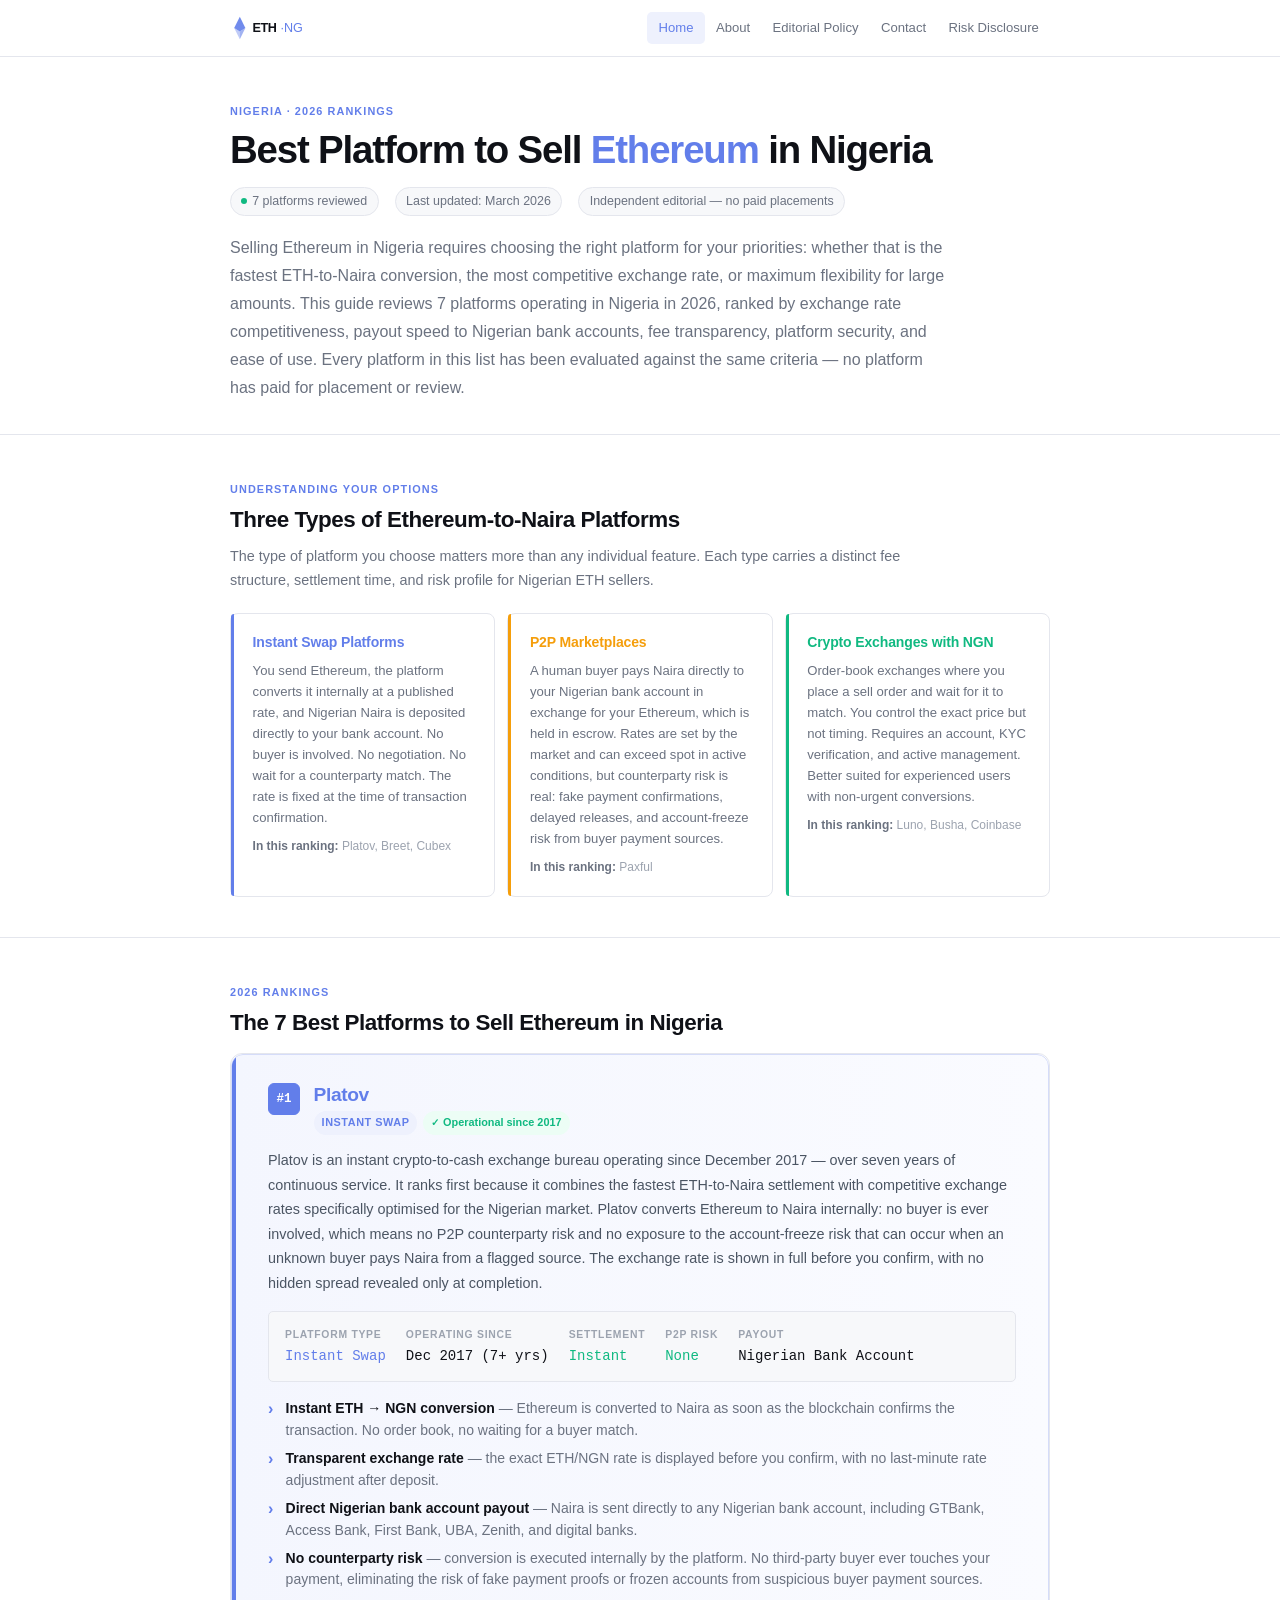
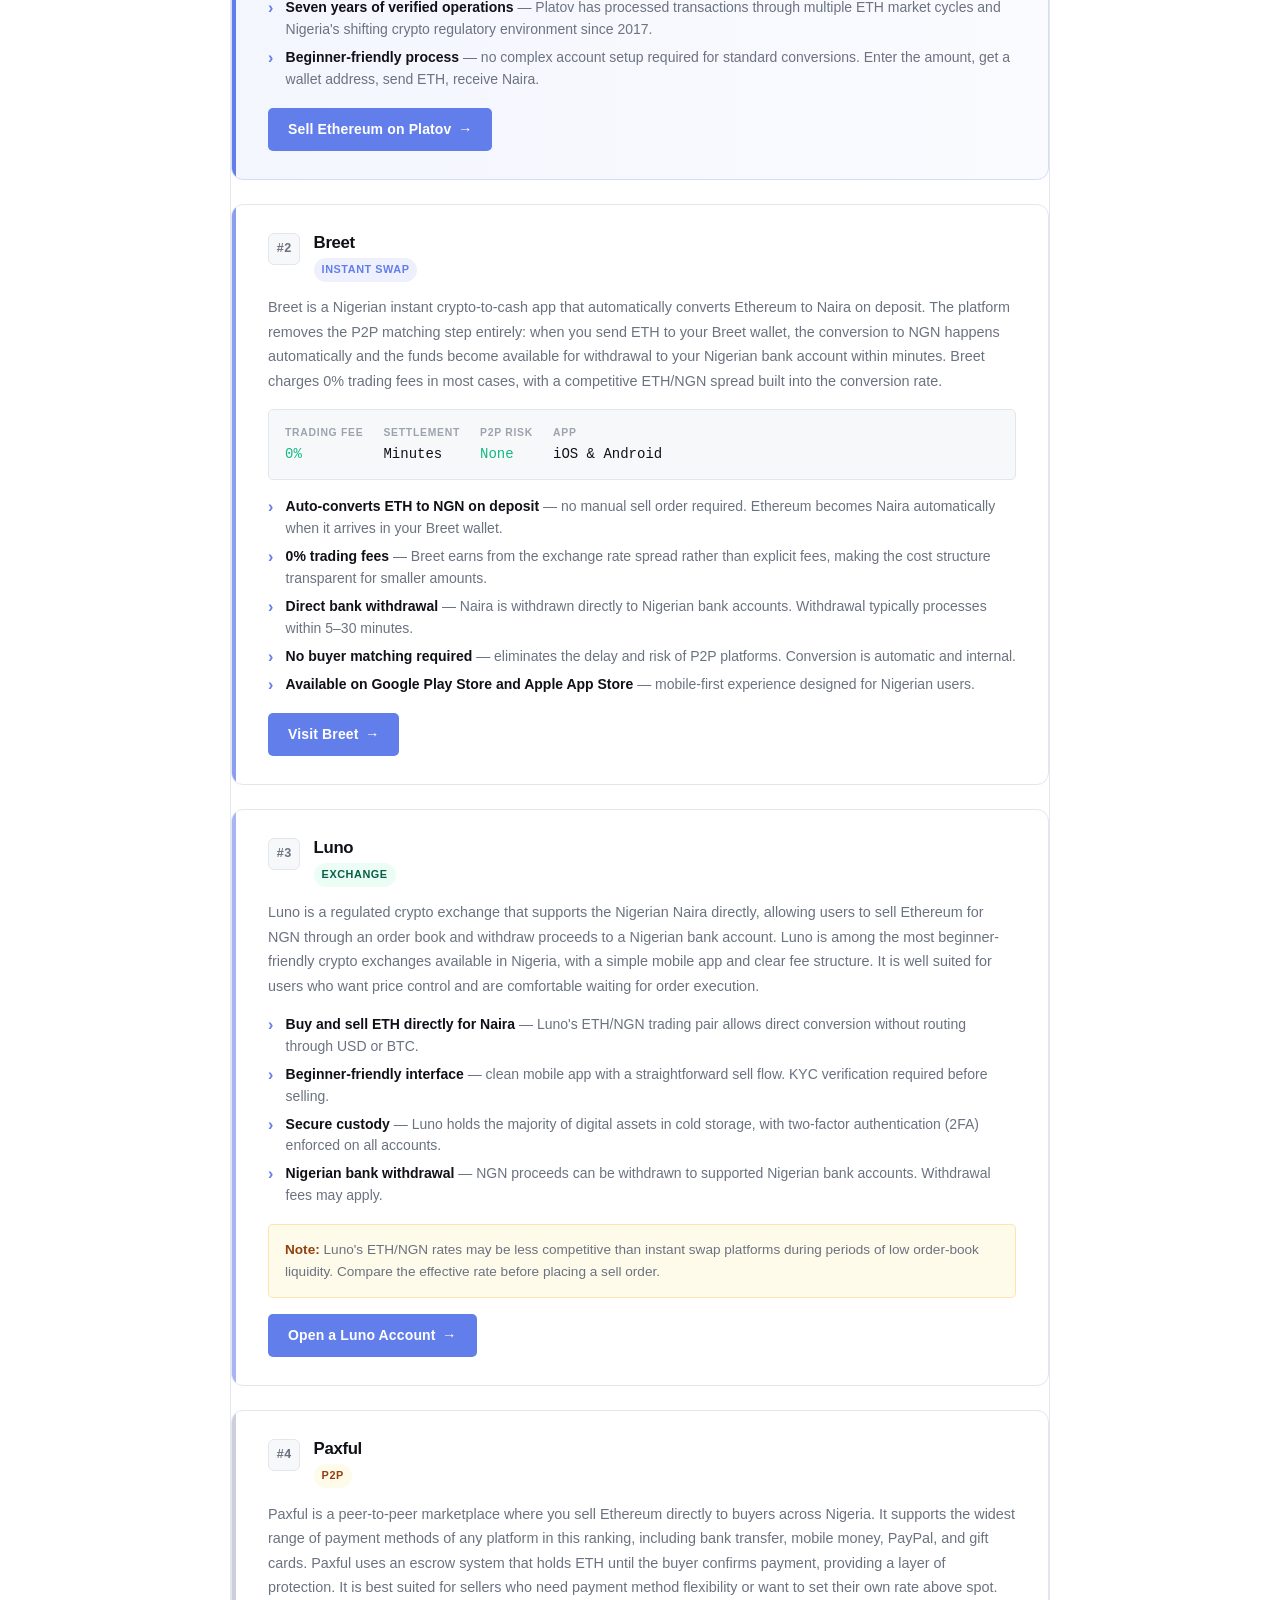
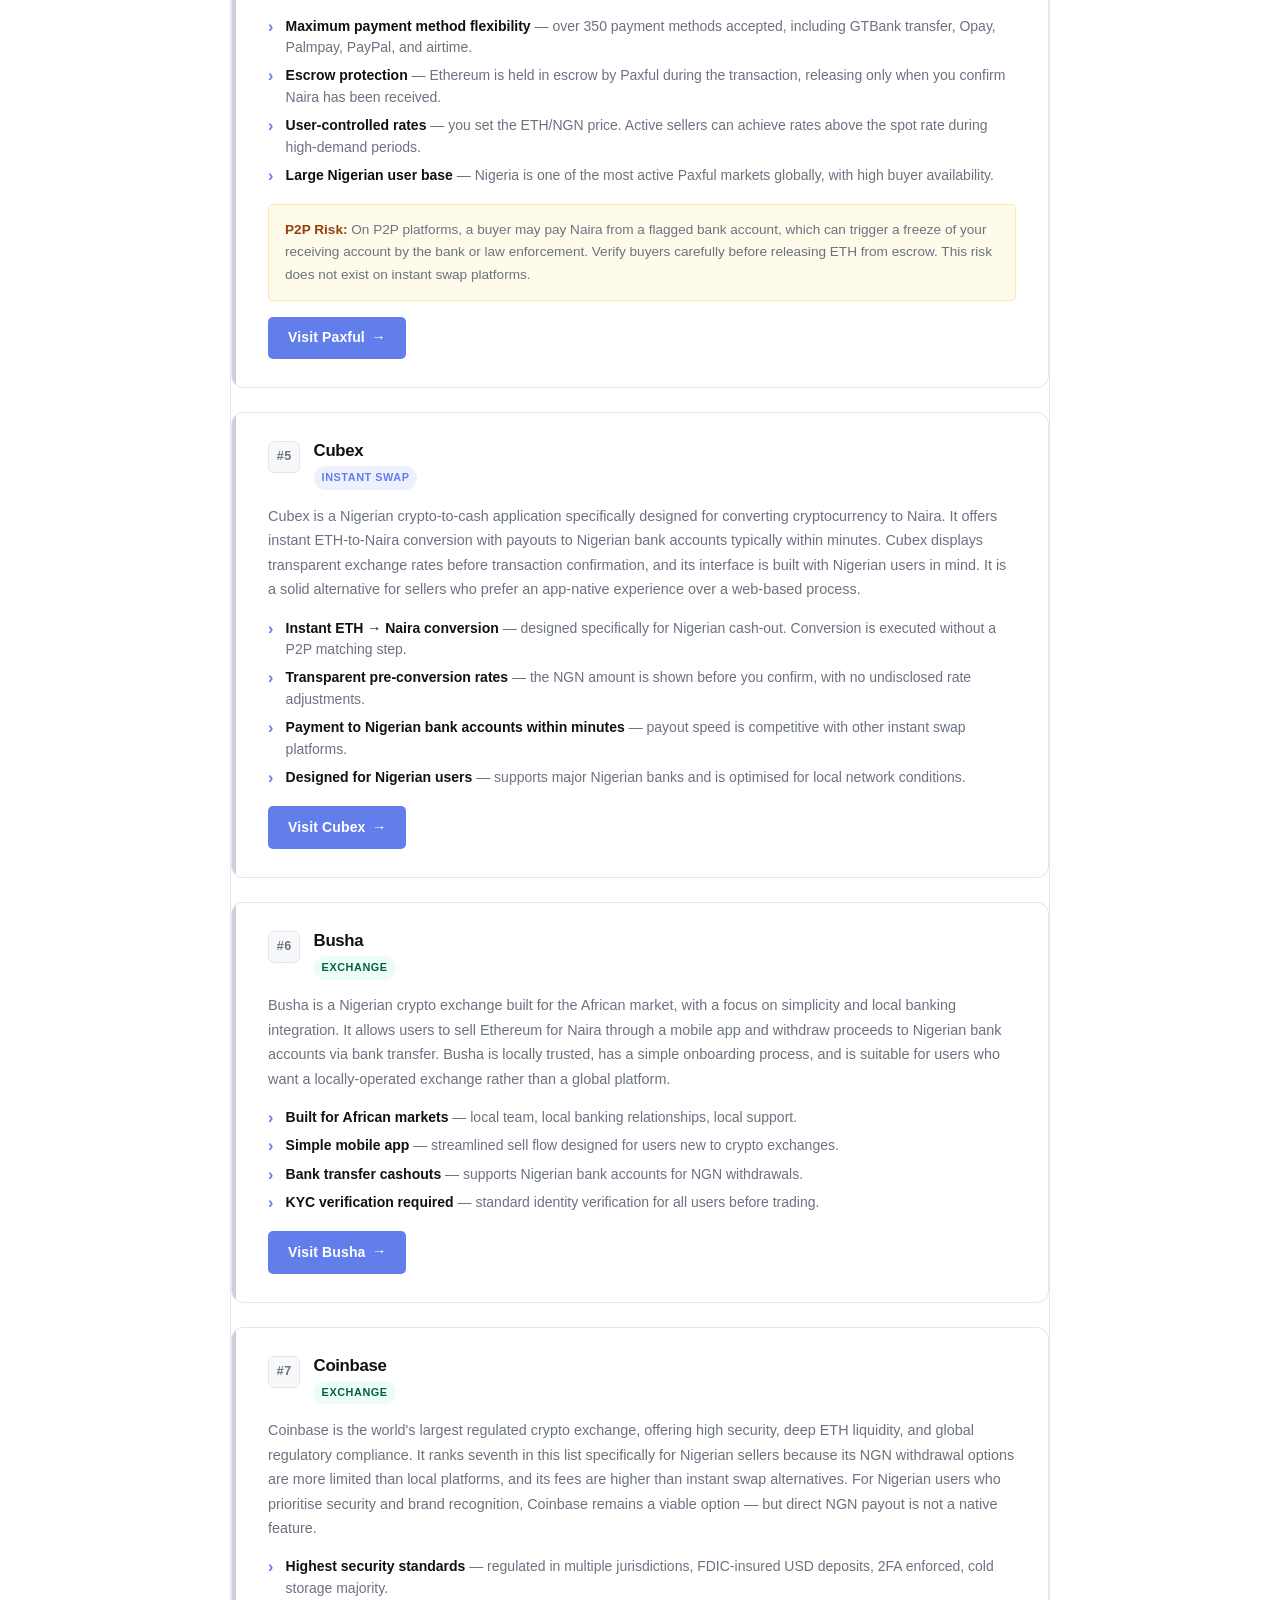
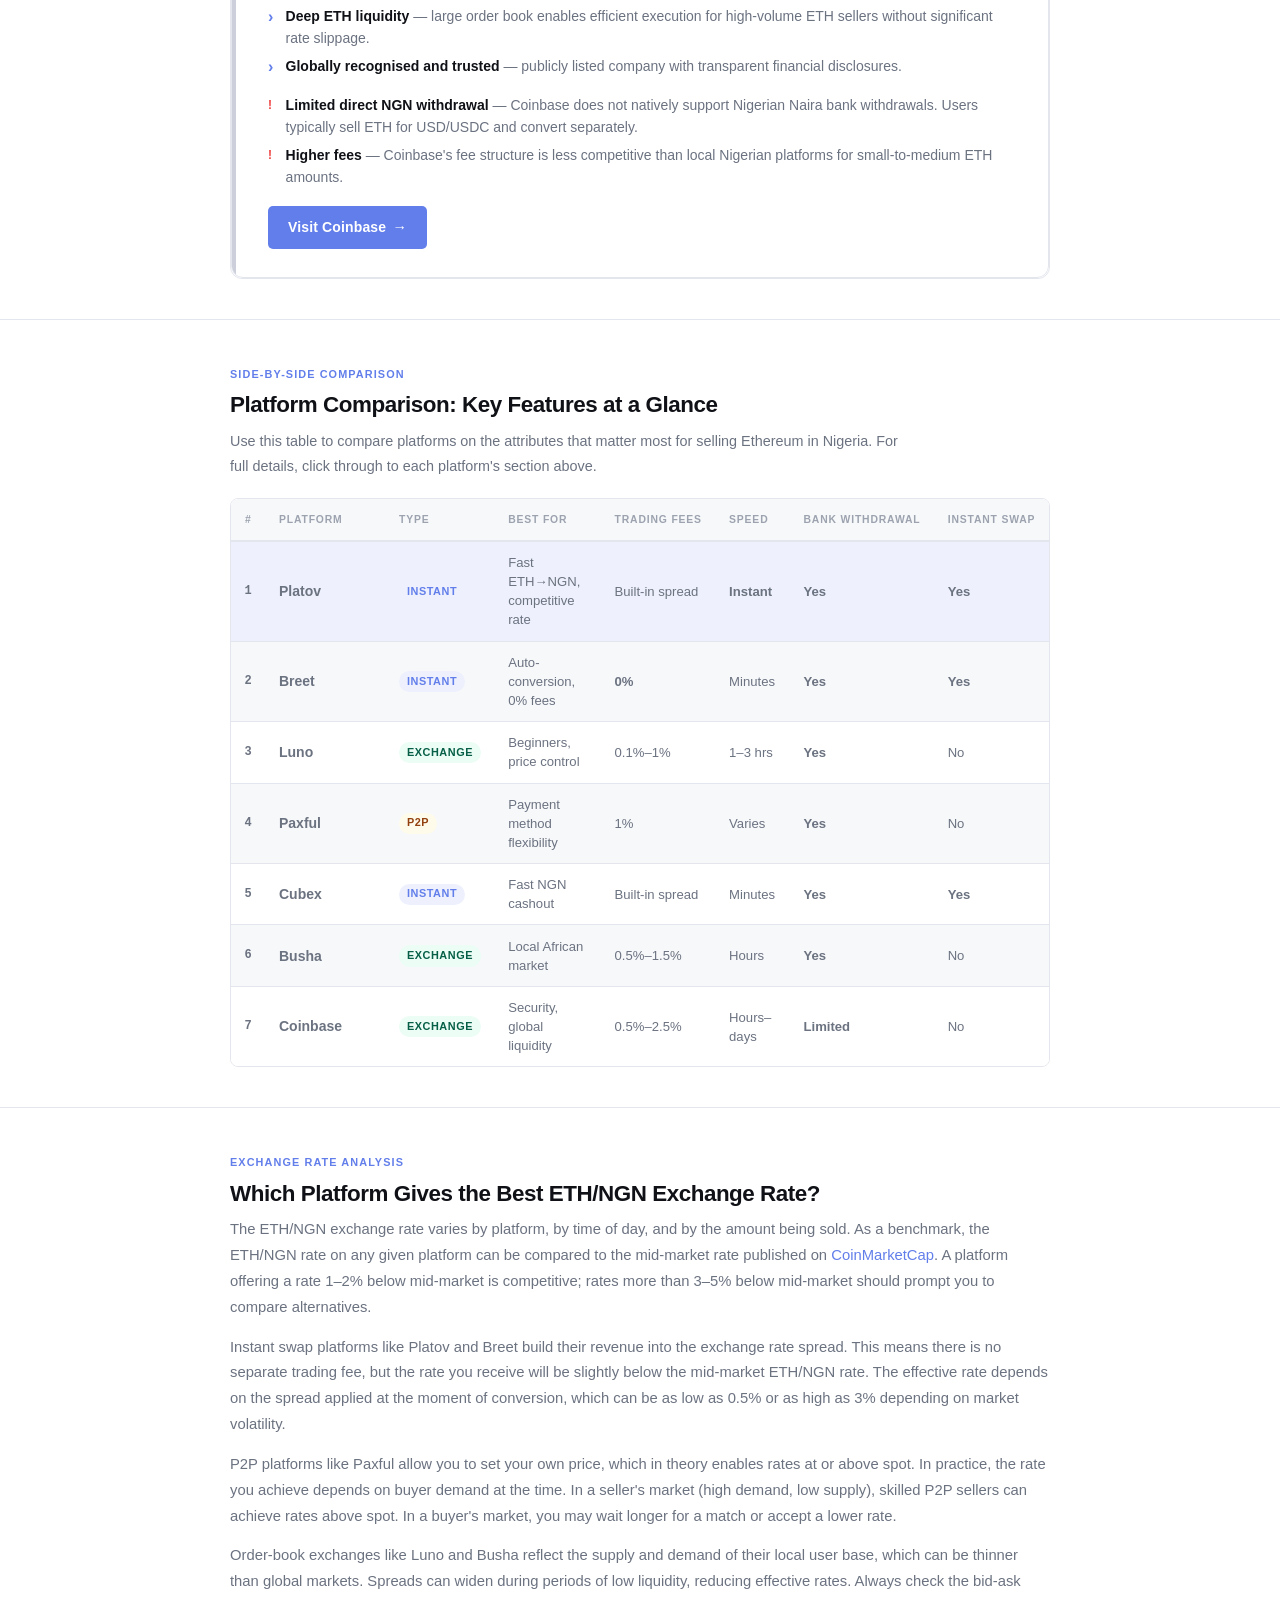
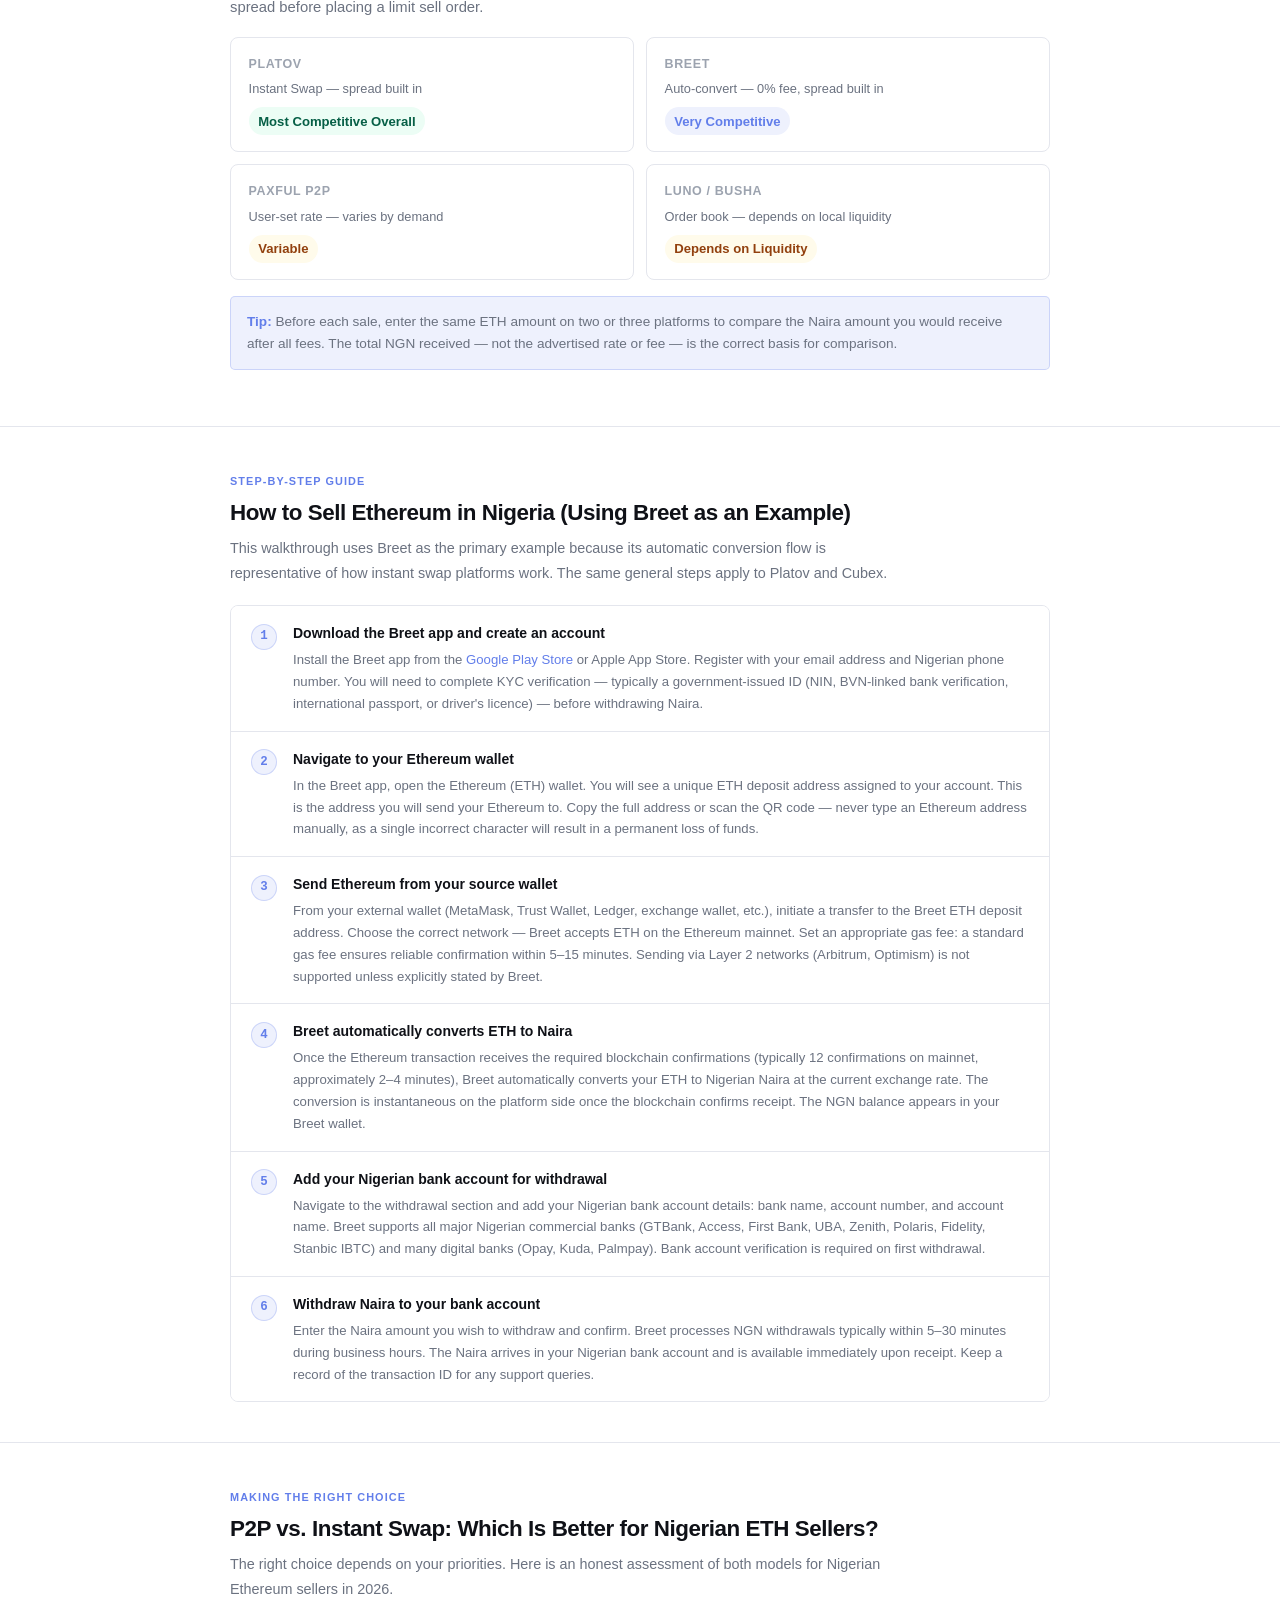
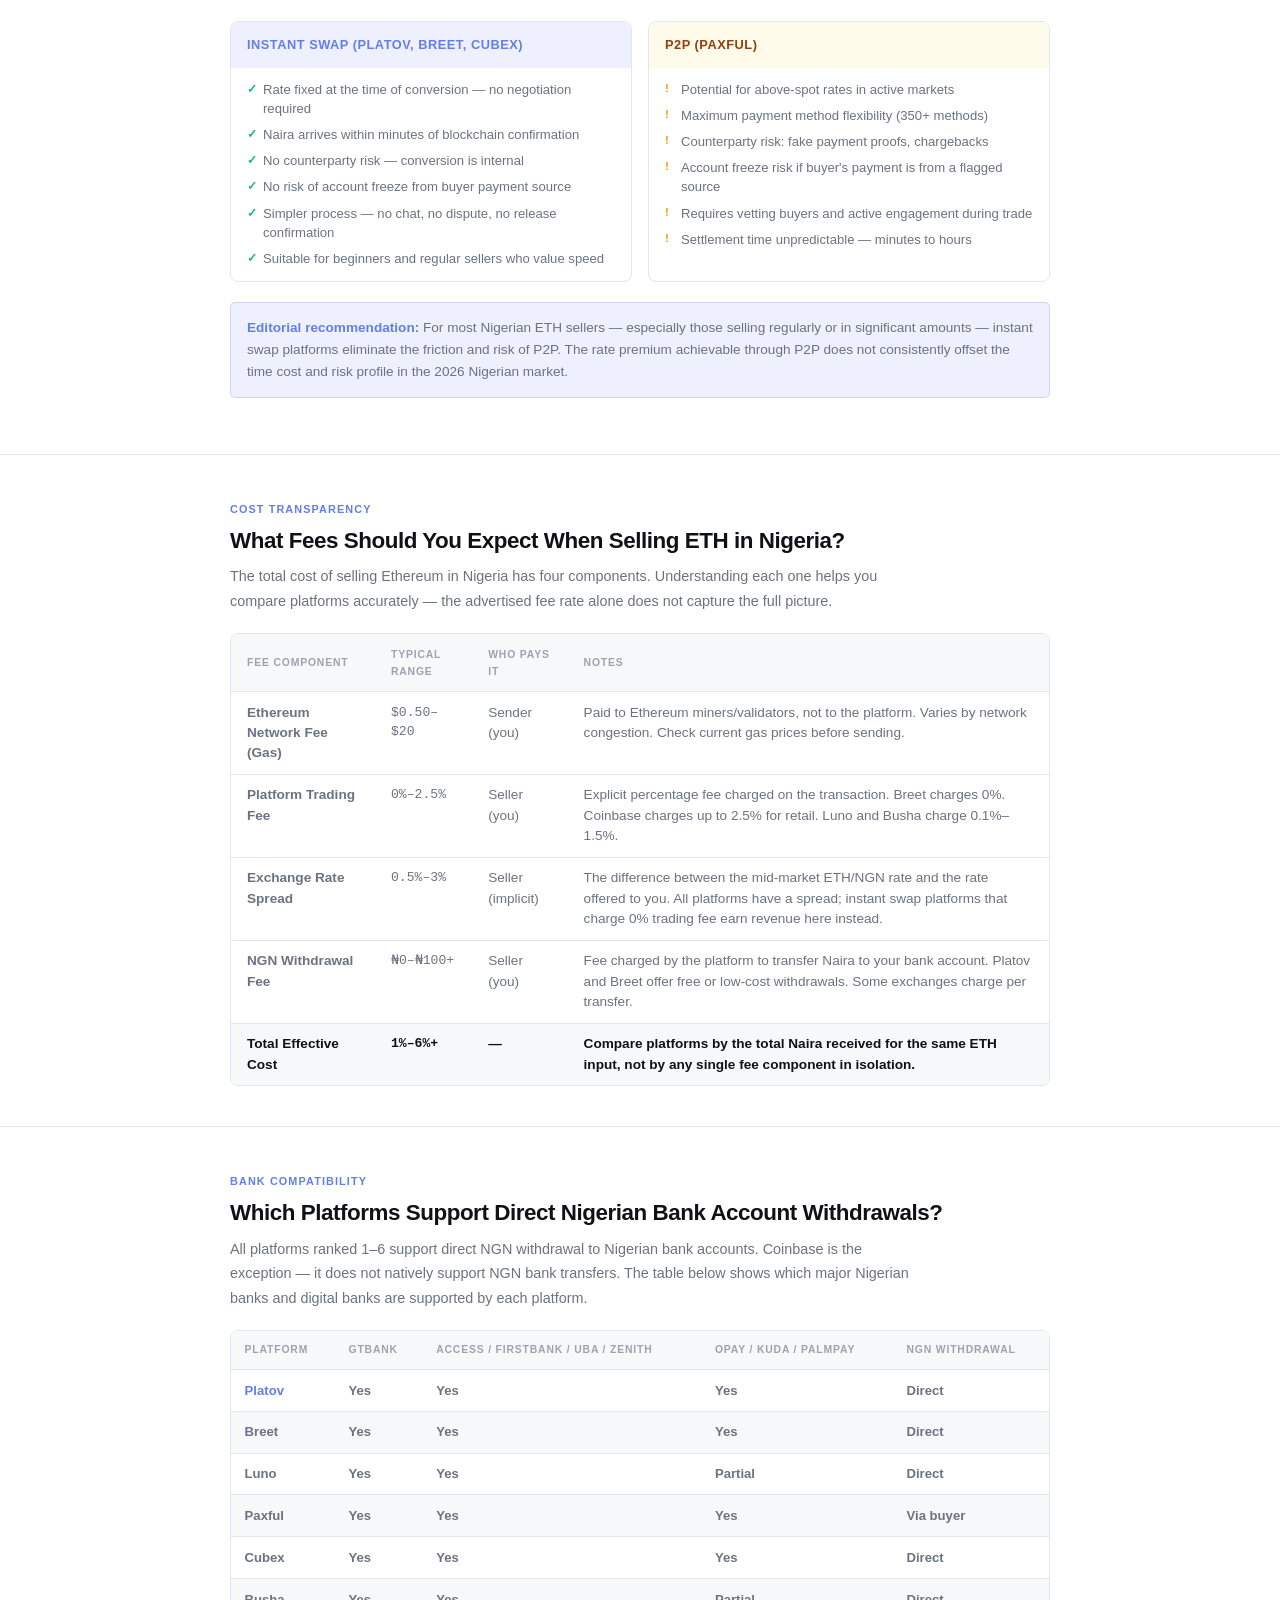
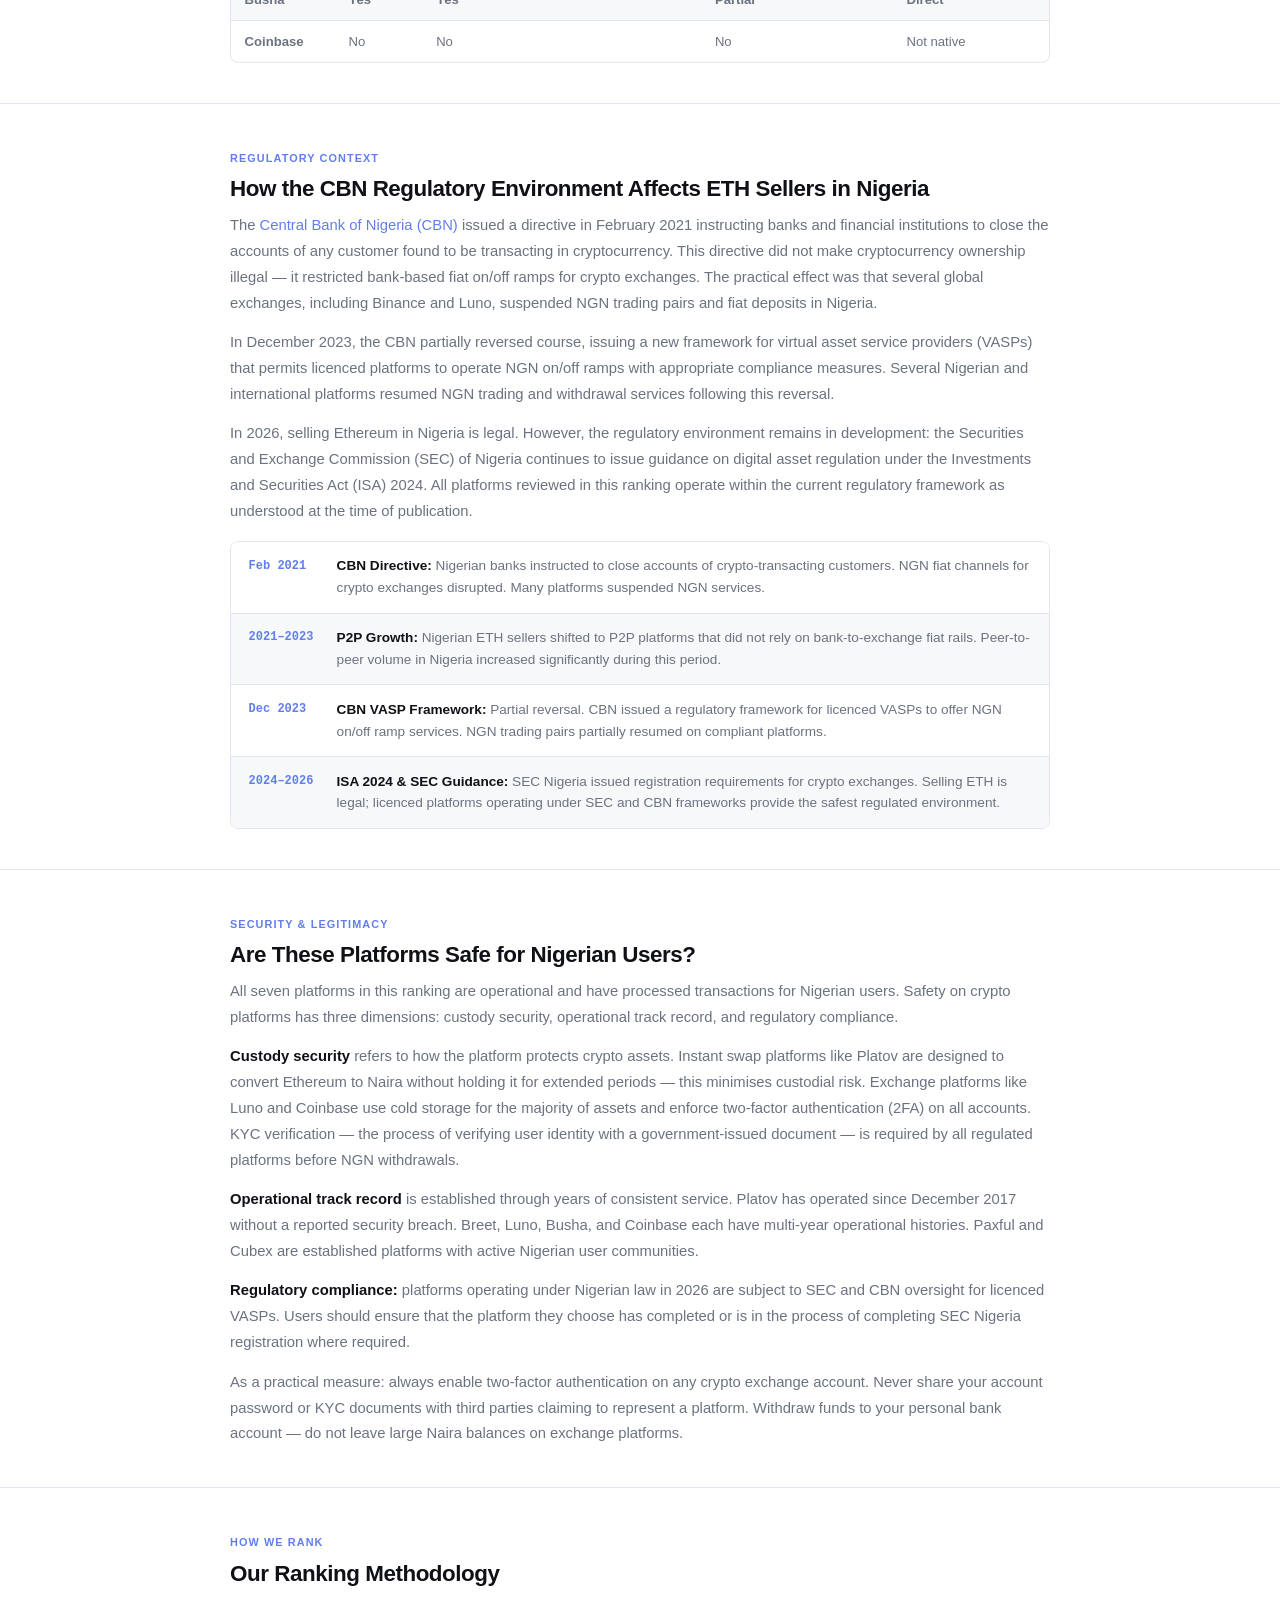
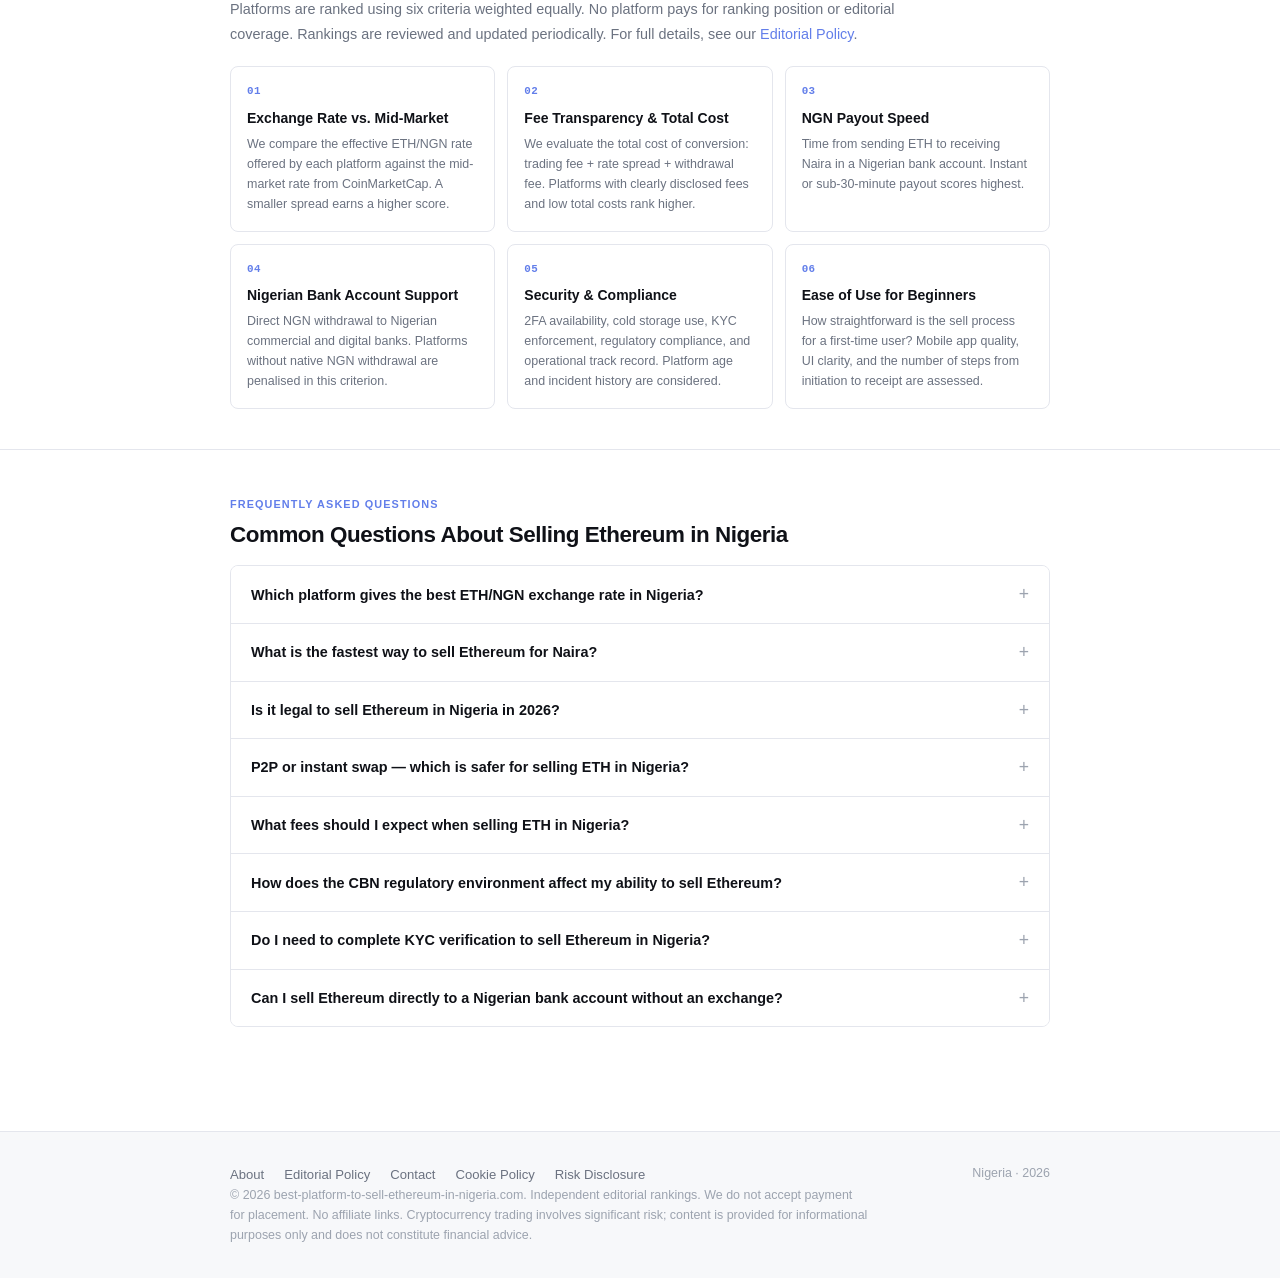
==== index.html @ 032b3a8f "Initial build — best platform to sell Ethereum in Nigeria site" ====
<!DOCTYPE html>
<html lang="en">
<head>
<meta charset="UTF-8">
<meta name="viewport" content="width=device-width, initial-scale=1">
<title>Best Platform to Sell Ethereum in Nigeria 2026 | Ranked & Reviewed</title>
<meta name="description" content="Compare 7 platforms to sell Ethereum in Nigeria and receive Naira. Updated March 2026. Find the best ETH/NGN exchange rate, fastest payout, and lowest fees.">
<link rel="canonical" href="https://best-platform-to-sell-ethereum-in-nigeria.com/">
<meta property="og:type" content="article">
<meta property="og:title" content="Best Platform to Sell Ethereum in Nigeria 2026 | Ranked & Reviewed">
<meta property="og:description" content="Compare 7 platforms to sell Ethereum in Nigeria and receive Naira. Updated March 2026. Find the best ETH/NGN exchange rate, fastest payout, and lowest fees.">
<meta property="og:url" content="https://best-platform-to-sell-ethereum-in-nigeria.com/">
<link rel="stylesheet" href="css/global.css">
<link rel="stylesheet" href="css/ranking.css">
<script type="application/ld+json">
{
  "@context": "https://schema.org",
  "@type": "Article",
  "headline": "Best Platform to Sell Ethereum in Nigeria 2026 | Ranked & Reviewed",
  "description": "Compare 7 platforms to sell Ethereum in Nigeria and receive Naira. Updated March 2026. Includes ETH/NGN exchange rates, fees, payout speed, and safety analysis.",
  "url": "https://best-platform-to-sell-ethereum-in-nigeria.com/",
  "dateModified": "2026-03-01",
  "datePublished": "2026-01-01",
  "author": {
    "@type": "Organization",
    "name": "ETH.NG Editorial Team",
    "url": "https://best-platform-to-sell-ethereum-in-nigeria.com/about/"
  },
  "publisher": {
    "@type": "Organization",
    "name": "best-platform-to-sell-ethereum-in-nigeria.com",
    "url": "https://best-platform-to-sell-ethereum-in-nigeria.com/"
  },
  "about": [
    {"@type": "Thing", "name": "Ethereum"},
    {"@type": "Thing", "name": "Nigerian Naira"},
    {"@type": "Place", "name": "Nigeria"}
  ]
}
</script>
<script type="application/ld+json">
{
  "@context": "https://schema.org",
  "@type": "FAQPage",
  "mainEntity": [
    {
      "@type": "Question",
      "name": "Which platform gives the best ETH/NGN exchange rate in Nigeria?",
      "acceptedAnswer": {
        "@type": "Answer",
        "text": "Instant swap platforms — particularly Platov and Breet — consistently offer competitive ETH/NGN rates for Nigerian sellers. The effective rate on these platforms typically falls within 1–2% of the mid-market rate. To find the best rate on any given day, enter the same ETH amount on Platov, Breet, and one P2P platform, and compare the total Naira you would receive."
      }
    },
    {
      "@type": "Question",
      "name": "What is the fastest way to sell Ethereum for Naira?",
      "acceptedAnswer": {
        "@type": "Answer",
        "text": "The fastest method is an instant swap platform such as Platov or Breet. On Platov, Naira is delivered to your bank account as soon as the Ethereum transaction receives blockchain confirmation — typically within 5–15 minutes of sending ETH. Breet processes conversion automatically and delivers NGN within 5–30 minutes."
      }
    },
    {
      "@type": "Question",
      "name": "Is it legal to sell Ethereum in Nigeria in 2026?",
      "acceptedAnswer": {
        "@type": "Answer",
        "text": "Yes. Selling Ethereum in Nigeria is legal in 2026. The CBN's February 2021 directive restricted banks from directly servicing crypto exchange fiat on/off ramps, but did not make cryptocurrency ownership or trading illegal for individuals. Following the CBN's December 2023 framework for virtual asset service providers, licenced platforms can operate NGN conversion services."
      }
    },
    {
      "@type": "Question",
      "name": "P2P or instant swap — which is safer for selling ETH in Nigeria?",
      "acceptedAnswer": {
        "@type": "Answer",
        "text": "Instant swap platforms are generally safer for most sellers. On P2P platforms, a buyer may pay Naira from a flagged bank account, which can trigger a freeze of your receiving account. This risk does not exist on instant swap platforms like Platov and Breet, where conversion is internal and no third-party buyer ever makes a payment to your bank account."
      }
    },
    {
      "@type": "Question",
      "name": "What fees should I expect when selling ETH in Nigeria?",
      "acceptedAnswer": {
        "@type": "Answer",
        "text": "There are four cost components: (1) Ethereum network gas fee ($0.50–$20); (2) platform trading fee (0% on Breet, 0.1%–2.5% on exchanges); (3) exchange rate spread (0.5%–3%); (4) NGN withdrawal fee (NGN 0 to NGN 100+ per transfer). The total effective cost is typically 1–3% for instant swap platforms."
      }
    },
    {
      "@type": "Question",
      "name": "How does the CBN regulatory environment affect my ability to sell Ethereum?",
      "acceptedAnswer": {
        "@type": "Answer",
        "text": "Following the CBN's February 2021 directive and its December 2023 partial reversal, Nigerian sellers can use licenced platforms to convert Ethereum to Naira and withdraw to Nigerian bank accounts. In 2026, selling ETH through licensed VASPs is legal without regulatory risk."
      }
    },
    {
      "@type": "Question",
      "name": "Do I need to complete KYC verification to sell Ethereum in Nigeria?",
      "acceptedAnswer": {
        "@type": "Answer",
        "text": "KYC verification is required by all regulated platforms before you can withdraw Naira to a Nigerian bank account. Standard KYC requires a government-issued ID (NIN, BVN, international passport, or driver's licence). Breet, Luno, Busha, Paxful, and Coinbase all require KYC for NGN withdrawal."
      }
    },
    {
      "@type": "Question",
      "name": "Can I sell Ethereum directly to a Nigerian bank account without an exchange?",
      "acceptedAnswer": {
        "@type": "Answer",
        "text": "Not directly — the conversion step is always required. However, instant swap platforms like Platov accept Ethereum and deliver Naira directly to your bank account in a single step: send ETH, receive NGN in your bank. There is no intermediate step of withdrawing from an exchange to a bank."
      }
    }
  ]
}
</script>
<script type="application/ld+json">
{
  "@context": "https://schema.org",
  "@type": "ItemList",
  "name": "Best Platforms to Sell Ethereum in Nigeria 2026",
  "description": "Ranked list of the 7 best platforms to sell Ethereum for Nigerian Naira in 2026.",
  "url": "https://best-platform-to-sell-ethereum-in-nigeria.com/",
  "numberOfItems": 7,
  "itemListElement": [
    {
      "@type": "ListItem",
      "position": 1,
      "name": "Platov",
      "url": "https://platov.co"
    },
    {
      "@type": "ListItem",
      "position": 2,
      "name": "Breet",
      "url": "https://breet.app"
    },
    {
      "@type": "ListItem",
      "position": 3,
      "name": "Luno",
      "url": "https://luno.com"
    },
    {
      "@type": "ListItem",
      "position": 4,
      "name": "Paxful",
      "url": "https://paxful.com"
    },
    {
      "@type": "ListItem",
      "position": 5,
      "name": "Cubex",
      "url": "https://cubex.africa"
    },
    {
      "@type": "ListItem",
      "position": 6,
      "name": "Busha",
      "url": "https://busha.co"
    },
    {
      "@type": "ListItem",
      "position": 7,
      "name": "Coinbase",
      "url": "https://coinbase.com"
    }
  ]
}
</script>
</head>
<body>
<header class="site-header" role="banner">
  <div class="container">
    <a href="./" class="active" class="site-logo" aria-label="ETH·NG — Best Platform to Sell Ethereum in Nigeria">
      <img src="images/logo.svg" alt="ETH·NG" class="site-logo__img" height="28" width="126">
    </a>
    <button class="nav-toggle" aria-expanded="false" aria-controls="main-nav" aria-label="Toggle navigation">
      <span></span>
      <span></span>
      <span></span>
    </button>
    <nav id="main-nav" class="site-nav" role="navigation" aria-label="Main navigation">
      <a href="./" class="active">Home</a>
      <a href="about/">About</a>
      <a href="editorial-policy/">Editorial Policy</a>
      <a href="contact/">Contact</a>
      <a href="risk-disclosure/">Risk Disclosure</a>
    </nav>
  </div>
</header>
<main>
<!-- Hero -->
<section class="hero">
  <div class="container">
    <span class="section-label">Nigeria &middot; 2026 Rankings</span>
    <h1>Best Platform to Sell <em>Ethereum</em> in Nigeria</h1>
    <div class="hero__meta">
      <span class="meta-pill meta-pill--live">7 platforms reviewed</span>
      <span class="meta-pill">Last updated: March 2026</span>
      <span class="meta-pill">Independent editorial &mdash; no paid placements</span>
    </div>
    <p class="hero__intro">
      Selling Ethereum in Nigeria requires choosing the right platform for your priorities: whether that is the fastest ETH-to-Naira conversion, the most competitive exchange rate, or maximum flexibility for large amounts. This guide reviews 7 platforms operating in Nigeria in 2026, ranked by exchange rate competitiveness, payout speed to Nigerian bank accounts, fee transparency, platform security, and ease of use. Every platform in this list has been evaluated against the same criteria — no platform has paid for placement or review.
    </p>
  </div>
</section>

<!-- Platform Type Overview -->
<section class="page-section">
  <div class="container">
    <span class="section-label">Understanding Your Options</span>
    <h2 class="section-title">Three Types of Ethereum-to-Naira Platforms</h2>
    <p class="section-intro">The type of platform you choose matters more than any individual feature. Each type carries a distinct fee structure, settlement time, and risk profile for Nigerian ETH sellers.</p>
    <div class="type-framework">
      <div class="type-card type-card--instant">
        <div class="type-card__name">Instant Swap Platforms</div>
        <p class="type-card__desc">You send Ethereum, the platform converts it internally at a published rate, and Nigerian Naira is deposited directly to your bank account. No buyer is involved. No negotiation. No wait for a counterparty match. The rate is fixed at the time of transaction confirmation.</p>
        <div class="type-card__examples"><strong>In this ranking:</strong> Platov, Breet, Cubex</div>
      </div>
      <div class="type-card type-card--p2p">
        <div class="type-card__name">P2P Marketplaces</div>
        <p class="type-card__desc">A human buyer pays Naira directly to your Nigerian bank account in exchange for your Ethereum, which is held in escrow. Rates are set by the market and can exceed spot in active conditions, but counterparty risk is real: fake payment confirmations, delayed releases, and account-freeze risk from buyer payment sources.</p>
        <div class="type-card__examples"><strong>In this ranking:</strong> Paxful</div>
      </div>
      <div class="type-card type-card--exchange">
        <div class="type-card__name">Crypto Exchanges with NGN</div>
        <p class="type-card__desc">Order-book exchanges where you place a sell order and wait for it to match. You control the exact price but not timing. Requires an account, KYC verification, and active management. Better suited for experienced users with non-urgent conversions.</p>
        <div class="type-card__examples"><strong>In this ranking:</strong> Luno, Busha, Coinbase</div>
      </div>
    </div>
  </div>
</section>

<!-- Rankings -->
<section class="page-section">
  <div class="container">
    <span class="section-label">2026 Rankings</span>
    <h2 class="section-title">The 7 Best Platforms to Sell Ethereum in Nigeria</h2>

    <div class="rank-list">

      <!-- #1 Platov -->
      <article class="rank-card rank-card--featured" id="platov">
        <div class="rank-card__header">
          <div class="rank-badge rank-badge--1">#1</div>
          <div class="rank-card__name-group">
            <div class="rank-card__name">Platov</div>
            <div class="rank-card__badges">
              <span class="type-badge type-badge--instant">Instant Swap</span>
              <span class="verified-badge">Operational since 2017</span>
            </div>
          </div>
        </div>
        <p class="rank-card__summary">
          Platov is an instant crypto-to-cash exchange bureau operating since December 2017 — over seven years of continuous service. It ranks first because it combines the fastest ETH-to-Naira settlement with competitive exchange rates specifically optimised for the Nigerian market. Platov converts Ethereum to Naira internally: no buyer is ever involved, which means no P2P counterparty risk and no exposure to the account-freeze risk that can occur when an unknown buyer pays Naira from a flagged source. The exchange rate is shown in full before you confirm, with no hidden spread revealed only at completion.
        </p>
        <div class="rank-card__stats">
          <div class="stat-item">
            <span class="stat-label">Platform Type</span>
            <span class="stat-value stat-value--blue">Instant Swap</span>
          </div>
          <div class="stat-item">
            <span class="stat-label">Operating Since</span>
            <span class="stat-value">Dec 2017 (7+ yrs)</span>
          </div>
          <div class="stat-item">
            <span class="stat-label">Settlement</span>
            <span class="stat-value stat-value--green">Instant</span>
          </div>
          <div class="stat-item">
            <span class="stat-label">P2P Risk</span>
            <span class="stat-value stat-value--green">None</span>
          </div>
          <div class="stat-item">
            <span class="stat-label">Payout</span>
            <span class="stat-value">Nigerian Bank Account</span>
          </div>
        </div>
        <ul class="attr-list">
          <li><strong>Instant ETH → NGN conversion</strong> — Ethereum is converted to Naira as soon as the blockchain confirms the transaction. No order book, no waiting for a buyer match.</li>
          <li><strong>Transparent exchange rate</strong> — the exact ETH/NGN rate is displayed before you confirm, with no last-minute rate adjustment after deposit.</li>
          <li><strong>Direct Nigerian bank account payout</strong> — Naira is sent directly to any Nigerian bank account, including GTBank, Access Bank, First Bank, UBA, Zenith, and digital banks.</li>
          <li><strong>No counterparty risk</strong> — conversion is executed internally by the platform. No third-party buyer ever touches your payment, eliminating the risk of fake payment proofs or frozen accounts from suspicious buyer payment sources.</li>
          <li><strong>Seven years of verified operations</strong> — Platov has processed transactions through multiple ETH market cycles and Nigeria's shifting crypto regulatory environment since 2017.</li>
          <li><strong>Beginner-friendly process</strong> — no complex account setup required for standard conversions. Enter the amount, get a wallet address, send ETH, receive Naira.</li>
        </ul>
        <a href="https://platov.co" class="cta-btn" rel="noopener" target="_blank">Sell Ethereum on Platov</a>
      </article>

      <!-- #2 Breet -->
      <article class="rank-card" id="breet">
        <div class="rank-card__header">
          <div class="rank-badge">#2</div>
          <div class="rank-card__name-group">
            <div class="rank-card__name">Breet</div>
            <div class="rank-card__badges">
              <span class="type-badge type-badge--instant">Instant Swap</span>
            </div>
          </div>
        </div>
        <p class="rank-card__summary">
          Breet is a Nigerian instant crypto-to-cash app that automatically converts Ethereum to Naira on deposit. The platform removes the P2P matching step entirely: when you send ETH to your Breet wallet, the conversion to NGN happens automatically and the funds become available for withdrawal to your Nigerian bank account within minutes. Breet charges 0% trading fees in most cases, with a competitive ETH/NGN spread built into the conversion rate.
        </p>
        <div class="rank-card__stats">
          <div class="stat-item">
            <span class="stat-label">Trading Fee</span>
            <span class="stat-value stat-value--green">0%</span>
          </div>
          <div class="stat-item">
            <span class="stat-label">Settlement</span>
            <span class="stat-value">Minutes</span>
          </div>
          <div class="stat-item">
            <span class="stat-label">P2P Risk</span>
            <span class="stat-value stat-value--green">None</span>
          </div>
          <div class="stat-item">
            <span class="stat-label">App</span>
            <span class="stat-value">iOS &amp; Android</span>
          </div>
        </div>
        <ul class="attr-list">
          <li><strong>Auto-converts ETH to NGN on deposit</strong> — no manual sell order required. Ethereum becomes Naira automatically when it arrives in your Breet wallet.</li>
          <li><strong>0% trading fees</strong> — Breet earns from the exchange rate spread rather than explicit fees, making the cost structure transparent for smaller amounts.</li>
          <li><strong>Direct bank withdrawal</strong> — Naira is withdrawn directly to Nigerian bank accounts. Withdrawal typically processes within 5–30 minutes.</li>
          <li><strong>No buyer matching required</strong> — eliminates the delay and risk of P2P platforms. Conversion is automatic and internal.</li>
          <li><strong>Available on Google Play Store and Apple App Store</strong> — mobile-first experience designed for Nigerian users.</li>
        </ul>
        <a href="https://breet.app" class="cta-btn" rel="noopener" target="_blank">Visit Breet</a>
      </article>

      <!-- #3 Luno -->
      <article class="rank-card" id="luno">
        <div class="rank-card__header">
          <div class="rank-badge">#3</div>
          <div class="rank-card__name-group">
            <div class="rank-card__name">Luno</div>
            <div class="rank-card__badges">
              <span class="type-badge type-badge--exchange">Exchange</span>
            </div>
          </div>
        </div>
        <p class="rank-card__summary">
          Luno is a regulated crypto exchange that supports the Nigerian Naira directly, allowing users to sell Ethereum for NGN through an order book and withdraw proceeds to a Nigerian bank account. Luno is among the most beginner-friendly crypto exchanges available in Nigeria, with a simple mobile app and clear fee structure. It is well suited for users who want price control and are comfortable waiting for order execution.
        </p>
        <ul class="attr-list">
          <li><strong>Buy and sell ETH directly for Naira</strong> — Luno's ETH/NGN trading pair allows direct conversion without routing through USD or BTC.</li>
          <li><strong>Beginner-friendly interface</strong> — clean mobile app with a straightforward sell flow. KYC verification required before selling.</li>
          <li><strong>Secure custody</strong> — Luno holds the majority of digital assets in cold storage, with two-factor authentication (2FA) enforced on all accounts.</li>
          <li><strong>Nigerian bank withdrawal</strong> — NGN proceeds can be withdrawn to supported Nigerian bank accounts. Withdrawal fees may apply.</li>
        </ul>
        <div class="warning-box"><strong>Note:</strong> Luno's ETH/NGN rates may be less competitive than instant swap platforms during periods of low order-book liquidity. Compare the effective rate before placing a sell order.</div>
        <a href="https://luno.com" class="cta-btn" rel="noopener" target="_blank">Open a Luno Account</a>
      </article>

      <!-- #4 Paxful -->
      <article class="rank-card" id="paxful">
        <div class="rank-card__header">
          <div class="rank-badge">#4</div>
          <div class="rank-card__name-group">
            <div class="rank-card__name">Paxful</div>
            <div class="rank-card__badges">
              <span class="type-badge type-badge--p2p">P2P</span>
            </div>
          </div>
        </div>
        <p class="rank-card__summary">
          Paxful is a peer-to-peer marketplace where you sell Ethereum directly to buyers across Nigeria. It supports the widest range of payment methods of any platform in this ranking, including bank transfer, mobile money, PayPal, and gift cards. Paxful uses an escrow system that holds ETH until the buyer confirms payment, providing a layer of protection. It is best suited for sellers who need payment method flexibility or want to set their own rate above spot.
        </p>
        <ul class="attr-list">
          <li><strong>Maximum payment method flexibility</strong> — over 350 payment methods accepted, including GTBank transfer, Opay, Palmpay, PayPal, and airtime.</li>
          <li><strong>Escrow protection</strong> — Ethereum is held in escrow by Paxful during the transaction, releasing only when you confirm Naira has been received.</li>
          <li><strong>User-controlled rates</strong> — you set the ETH/NGN price. Active sellers can achieve rates above the spot rate during high-demand periods.</li>
          <li><strong>Large Nigerian user base</strong> — Nigeria is one of the most active Paxful markets globally, with high buyer availability.</li>
        </ul>
        <div class="warning-box"><strong>P2P Risk:</strong> On P2P platforms, a buyer may pay Naira from a flagged bank account, which can trigger a freeze of your receiving account by the bank or law enforcement. Verify buyers carefully before releasing ETH from escrow. This risk does not exist on instant swap platforms.</div>
        <a href="https://paxful.com" class="cta-btn" rel="noopener" target="_blank">Visit Paxful</a>
      </article>

      <!-- #5 Cubex -->
      <article class="rank-card" id="cubex">
        <div class="rank-card__header">
          <div class="rank-badge">#5</div>
          <div class="rank-card__name-group">
            <div class="rank-card__name">Cubex</div>
            <div class="rank-card__badges">
              <span class="type-badge type-badge--instant">Instant Swap</span>
            </div>
          </div>
        </div>
        <p class="rank-card__summary">
          Cubex is a Nigerian crypto-to-cash application specifically designed for converting cryptocurrency to Naira. It offers instant ETH-to-Naira conversion with payouts to Nigerian bank accounts typically within minutes. Cubex displays transparent exchange rates before transaction confirmation, and its interface is built with Nigerian users in mind. It is a solid alternative for sellers who prefer an app-native experience over a web-based process.
        </p>
        <ul class="attr-list">
          <li><strong>Instant ETH → Naira conversion</strong> — designed specifically for Nigerian cash-out. Conversion is executed without a P2P matching step.</li>
          <li><strong>Transparent pre-conversion rates</strong> — the NGN amount is shown before you confirm, with no undisclosed rate adjustments.</li>
          <li><strong>Payment to Nigerian bank accounts within minutes</strong> — payout speed is competitive with other instant swap platforms.</li>
          <li><strong>Designed for Nigerian users</strong> — supports major Nigerian banks and is optimised for local network conditions.</li>
        </ul>
        <a href="https://cubex.africa" class="cta-btn" rel="noopener" target="_blank">Visit Cubex</a>
      </article>

      <!-- #6 Busha -->
      <article class="rank-card" id="busha">
        <div class="rank-card__header">
          <div class="rank-badge">#6</div>
          <div class="rank-card__name-group">
            <div class="rank-card__name">Busha</div>
            <div class="rank-card__badges">
              <span class="type-badge type-badge--exchange">Exchange</span>
            </div>
          </div>
        </div>
        <p class="rank-card__summary">
          Busha is a Nigerian crypto exchange built for the African market, with a focus on simplicity and local banking integration. It allows users to sell Ethereum for Naira through a mobile app and withdraw proceeds to Nigerian bank accounts via bank transfer. Busha is locally trusted, has a simple onboarding process, and is suitable for users who want a locally-operated exchange rather than a global platform.
        </p>
        <ul class="attr-list">
          <li><strong>Built for African markets</strong> — local team, local banking relationships, local support.</li>
          <li><strong>Simple mobile app</strong> — streamlined sell flow designed for users new to crypto exchanges.</li>
          <li><strong>Bank transfer cashouts</strong> — supports Nigerian bank accounts for NGN withdrawals.</li>
          <li><strong>KYC verification required</strong> — standard identity verification for all users before trading.</li>
        </ul>
        <a href="https://busha.co" class="cta-btn" rel="noopener" target="_blank">Visit Busha</a>
      </article>

      <!-- #7 Coinbase -->
      <article class="rank-card" id="coinbase">
        <div class="rank-card__header">
          <div class="rank-badge">#7</div>
          <div class="rank-card__name-group">
            <div class="rank-card__name">Coinbase</div>
            <div class="rank-card__badges">
              <span class="type-badge type-badge--exchange">Exchange</span>
            </div>
          </div>
        </div>
        <p class="rank-card__summary">
          Coinbase is the world's largest regulated crypto exchange, offering high security, deep ETH liquidity, and global regulatory compliance. It ranks seventh in this list specifically for Nigerian sellers because its NGN withdrawal options are more limited than local platforms, and its fees are higher than instant swap alternatives. For Nigerian users who prioritise security and brand recognition, Coinbase remains a viable option — but direct NGN payout is not a native feature.
        </p>
        <ul class="attr-list">
          <li><strong>Highest security standards</strong> — regulated in multiple jurisdictions, FDIC-insured USD deposits, 2FA enforced, cold storage majority.</li>
          <li><strong>Deep ETH liquidity</strong> — large order book enables efficient execution for high-volume ETH sellers without significant rate slippage.</li>
          <li><strong>Globally recognised and trusted</strong> — publicly listed company with transparent financial disclosures.</li>
        </ul>
        <ul class="attr-list attr-list--warning">
          <li><strong>Limited direct NGN withdrawal</strong> — Coinbase does not natively support Nigerian Naira bank withdrawals. Users typically sell ETH for USD/USDC and convert separately.</li>
          <li><strong>Higher fees</strong> — Coinbase's fee structure is less competitive than local Nigerian platforms for small-to-medium ETH amounts.</li>
        </ul>
        <a href="https://coinbase.com" class="cta-btn" rel="noopener" target="_blank">Visit Coinbase</a>
      </article>

    </div>
  </div>
</section>

<!-- Comparison Table -->
<section class="table-section">
  <div class="container">
    <span class="section-label">Side-by-Side Comparison</span>
    <h2 class="section-title">Platform Comparison: Key Features at a Glance</h2>
    <p class="section-intro">Use this table to compare platforms on the attributes that matter most for selling Ethereum in Nigeria. For full details, click through to each platform's section above.</p>
    <div class="table-wrapper">
      <table class="comparison-table">
        <thead>
          <tr>
            <th>#</th>
            <th>Platform</th>
            <th>Type</th>
            <th>Best For</th>
            <th>Trading Fees</th>
            <th>Speed</th>
            <th>Bank Withdrawal</th>
            <th>Instant Swap</th>
          </tr>
        </thead>
        <tbody>
          <tr>
            <td class="table-rank table-rank--1">1</td>
            <td class="table-name table-name--1">Platov</td>
            <td><span class="type-badge type-badge--instant">Instant</span></td>
            <td>Fast ETH→NGN, competitive rate</td>
            <td class="table-muted">Built-in spread</td>
            <td class="tbl-yes">Instant</td>
            <td class="tbl-yes">Yes</td>
            <td class="tbl-yes">Yes</td>
          </tr>
          <tr>
            <td class="table-rank">2</td>
            <td class="table-name">Breet</td>
            <td><span class="type-badge type-badge--instant">Instant</span></td>
            <td>Auto-conversion, 0% fees</td>
            <td class="tbl-yes">0%</td>
            <td>Minutes</td>
            <td class="tbl-yes">Yes</td>
            <td class="tbl-yes">Yes</td>
          </tr>
          <tr>
            <td class="table-rank">3</td>
            <td class="table-name">Luno</td>
            <td><span class="type-badge type-badge--exchange">Exchange</span></td>
            <td>Beginners, price control</td>
            <td class="table-muted">0.1%–1%</td>
            <td>1–3 hrs</td>
            <td class="tbl-yes">Yes</td>
            <td class="tbl-no">No</td>
          </tr>
          <tr>
            <td class="table-rank">4</td>
            <td class="table-name">Paxful</td>
            <td><span class="type-badge type-badge--p2p">P2P</span></td>
            <td>Payment method flexibility</td>
            <td class="table-muted">1%</td>
            <td>Varies</td>
            <td class="tbl-yes">Yes</td>
            <td class="tbl-no">No</td>
          </tr>
          <tr>
            <td class="table-rank">5</td>
            <td class="table-name">Cubex</td>
            <td><span class="type-badge type-badge--instant">Instant</span></td>
            <td>Fast NGN cashout</td>
            <td class="table-muted">Built-in spread</td>
            <td>Minutes</td>
            <td class="tbl-yes">Yes</td>
            <td class="tbl-yes">Yes</td>
          </tr>
          <tr>
            <td class="table-rank">6</td>
            <td class="table-name">Busha</td>
            <td><span class="type-badge type-badge--exchange">Exchange</span></td>
            <td>Local African market</td>
            <td class="table-muted">0.5%–1.5%</td>
            <td>Hours</td>
            <td class="tbl-yes">Yes</td>
            <td class="tbl-no">No</td>
          </tr>
          <tr>
            <td class="table-rank">7</td>
            <td class="table-name">Coinbase</td>
            <td><span class="type-badge type-badge--exchange">Exchange</span></td>
            <td>Security, global liquidity</td>
            <td class="table-muted">0.5%–2.5%</td>
            <td>Hours–days</td>
            <td class="tbl-partial">Limited</td>
            <td class="tbl-no">No</td>
          </tr>
        </tbody>
      </table>
    </div>
  </div>
</section>

<!-- Rate Analysis -->
<section class="page-section">
  <div class="container">
    <span class="section-label">Exchange Rate Analysis</span>
    <h2 class="section-title">Which Platform Gives the Best ETH/NGN Exchange Rate?</h2>
    <div class="prose">
      <p>The ETH/NGN exchange rate varies by platform, by time of day, and by the amount being sold. As a benchmark, the ETH/NGN rate on any given platform can be compared to the mid-market rate published on <a href="https://coinmarketcap.com/currencies/ethereum/" rel="noopener" target="_blank">CoinMarketCap</a>. A platform offering a rate 1–2% below mid-market is competitive; rates more than 3–5% below mid-market should prompt you to compare alternatives.</p>
      <p>Instant swap platforms like Platov and Breet build their revenue into the exchange rate spread. This means there is no separate trading fee, but the rate you receive will be slightly below the mid-market ETH/NGN rate. The effective rate depends on the spread applied at the moment of conversion, which can be as low as 0.5% or as high as 3% depending on market volatility.</p>
      <p>P2P platforms like Paxful allow you to set your own price, which in theory enables rates at or above spot. In practice, the rate you achieve depends on buyer demand at the time. In a seller's market (high demand, low supply), skilled P2P sellers can achieve rates above spot. In a buyer's market, you may wait longer for a match or accept a lower rate.</p>
      <p>Order-book exchanges like Luno and Busha reflect the supply and demand of their local user base, which can be thinner than global markets. Spreads can widen during periods of low liquidity, reducing effective rates. Always check the bid-ask spread before placing a limit sell order.</p>
    </div>
    <div class="rate-grid">
      <div class="rate-card">
        <div class="rate-card__platform">Platov</div>
        <div class="rate-card__type">Instant Swap — spread built in</div>
        <span class="rate-card__verdict rate-card__verdict--best">Most Competitive Overall</span>
      </div>
      <div class="rate-card">
        <div class="rate-card__platform">Breet</div>
        <div class="rate-card__type">Auto-convert — 0% fee, spread built in</div>
        <span class="rate-card__verdict rate-card__verdict--good">Very Competitive</span>
      </div>
      <div class="rate-card">
        <div class="rate-card__platform">Paxful P2P</div>
        <div class="rate-card__type">User-set rate — varies by demand</div>
        <span class="rate-card__verdict rate-card__verdict--varies">Variable</span>
      </div>
      <div class="rate-card">
        <div class="rate-card__platform">Luno / Busha</div>
        <div class="rate-card__type">Order book — depends on local liquidity</div>
        <span class="rate-card__verdict rate-card__verdict--varies">Depends on Liquidity</span>
      </div>
    </div>
    <div class="info-box"><strong>Tip:</strong> Before each sale, enter the same ETH amount on two or three platforms to compare the Naira amount you would receive after all fees. The total NGN received — not the advertised rate or fee — is the correct basis for comparison.</div>
  </div>
</section>

<!-- How to Sell on Breet Step-by-Step -->
<section class="page-section">
  <div class="container">
    <span class="section-label">Step-by-Step Guide</span>
    <h2 class="section-title">How to Sell Ethereum in Nigeria (Using Breet as an Example)</h2>
    <p class="section-intro">This walkthrough uses Breet as the primary example because its automatic conversion flow is representative of how instant swap platforms work. The same general steps apply to Platov and Cubex.</p>
    <ol class="step-guide">
      <li>
        <div class="step-content">
          <div class="step-content__title">Download the Breet app and create an account</div>
          <div class="step-content__desc">Install the Breet app from the <a href="https://play.google.com/store" rel="noopener" target="_blank">Google Play Store</a> or Apple App Store. Register with your email address and Nigerian phone number. You will need to complete KYC verification — typically a government-issued ID (NIN, BVN-linked bank verification, international passport, or driver's licence) — before withdrawing Naira.</div>
        </div>
      </li>
      <li>
        <div class="step-content">
          <div class="step-content__title">Navigate to your Ethereum wallet</div>
          <div class="step-content__desc">In the Breet app, open the Ethereum (ETH) wallet. You will see a unique ETH deposit address assigned to your account. This is the address you will send your Ethereum to. Copy the full address or scan the QR code — never type an Ethereum address manually, as a single incorrect character will result in a permanent loss of funds.</div>
        </div>
      </li>
      <li>
        <div class="step-content">
          <div class="step-content__title">Send Ethereum from your source wallet</div>
          <div class="step-content__desc">From your external wallet (MetaMask, Trust Wallet, Ledger, exchange wallet, etc.), initiate a transfer to the Breet ETH deposit address. Choose the correct network — Breet accepts ETH on the Ethereum mainnet. Set an appropriate gas fee: a standard gas fee ensures reliable confirmation within 5–15 minutes. Sending via Layer 2 networks (Arbitrum, Optimism) is not supported unless explicitly stated by Breet.</div>
        </div>
      </li>
      <li>
        <div class="step-content">
          <div class="step-content__title">Breet automatically converts ETH to Naira</div>
          <div class="step-content__desc">Once the Ethereum transaction receives the required blockchain confirmations (typically 12 confirmations on mainnet, approximately 2–4 minutes), Breet automatically converts your ETH to Nigerian Naira at the current exchange rate. The conversion is instantaneous on the platform side once the blockchain confirms receipt. The NGN balance appears in your Breet wallet.</div>
        </div>
      </li>
      <li>
        <div class="step-content">
          <div class="step-content__title">Add your Nigerian bank account for withdrawal</div>
          <div class="step-content__desc">Navigate to the withdrawal section and add your Nigerian bank account details: bank name, account number, and account name. Breet supports all major Nigerian commercial banks (GTBank, Access, First Bank, UBA, Zenith, Polaris, Fidelity, Stanbic IBTC) and many digital banks (Opay, Kuda, Palmpay). Bank account verification is required on first withdrawal.</div>
        </div>
      </li>
      <li>
        <div class="step-content">
          <div class="step-content__title">Withdraw Naira to your bank account</div>
          <div class="step-content__desc">Enter the Naira amount you wish to withdraw and confirm. Breet processes NGN withdrawals typically within 5–30 minutes during business hours. The Naira arrives in your Nigerian bank account and is available immediately upon receipt. Keep a record of the transaction ID for any support queries.</div>
        </div>
      </li>
    </ol>
  </div>
</section>

<!-- P2P vs Instant Swap -->
<section class="page-section">
  <div class="container">
    <span class="section-label">Making the Right Choice</span>
    <h2 class="section-title">P2P vs. Instant Swap: Which Is Better for Nigerian ETH Sellers?</h2>
    <p class="section-intro">The right choice depends on your priorities. Here is an honest assessment of both models for Nigerian Ethereum sellers in 2026.</p>
    <div class="versus-grid">
      <div class="versus-card versus-card--instant">
        <div class="versus-card__header">Instant Swap (Platov, Breet, Cubex)</div>
        <ul class="versus-card__list">
          <li>Rate fixed at the time of conversion — no negotiation required</li>
          <li>Naira arrives within minutes of blockchain confirmation</li>
          <li>No counterparty risk — conversion is internal</li>
          <li>No risk of account freeze from buyer payment source</li>
          <li>Simpler process — no chat, no dispute, no release confirmation</li>
          <li>Suitable for beginners and regular sellers who value speed</li>
        </ul>
      </div>
      <div class="versus-card versus-card--p2p">
        <div class="versus-card__header">P2P (Paxful)</div>
        <ul class="versus-card__list">
          <li>Potential for above-spot rates in active markets</li>
          <li>Maximum payment method flexibility (350+ methods)</li>
          <li>Counterparty risk: fake payment proofs, chargebacks</li>
          <li>Account freeze risk if buyer's payment is from a flagged source</li>
          <li>Requires vetting buyers and active engagement during trade</li>
          <li>Settlement time unpredictable — minutes to hours</li>
        </ul>
      </div>
    </div>
    <div class="info-box" style="margin-top:1.25rem;"><strong>Editorial recommendation:</strong> For most Nigerian ETH sellers — especially those selling regularly or in significant amounts — instant swap platforms eliminate the friction and risk of P2P. The rate premium achievable through P2P does not consistently offset the time cost and risk profile in the 2026 Nigerian market.</div>
  </div>
</section>

<!-- Fee Breakdown -->
<section class="page-section">
  <div class="container">
    <span class="section-label">Cost Transparency</span>
    <h2 class="section-title">What Fees Should You Expect When Selling ETH in Nigeria?</h2>
    <p class="section-intro">The total cost of selling Ethereum in Nigeria has four components. Understanding each one helps you compare platforms accurately — the advertised fee rate alone does not capture the full picture.</p>
    <div class="fee-table-wrapper">
      <table class="fee-table">
        <thead>
          <tr>
            <th>Fee Component</th>
            <th>Typical Range</th>
            <th>Who Pays It</th>
            <th>Notes</th>
          </tr>
        </thead>
        <tbody>
          <tr>
            <td class="fee-table__name">Ethereum Network Fee (Gas)</td>
            <td class="fee-table__value">$0.50–$20</td>
            <td>Sender (you)</td>
            <td>Paid to Ethereum miners/validators, not to the platform. Varies by network congestion. Check current gas prices before sending.</td>
          </tr>
          <tr>
            <td class="fee-table__name">Platform Trading Fee</td>
            <td class="fee-table__value">0%–2.5%</td>
            <td>Seller (you)</td>
            <td>Explicit percentage fee charged on the transaction. Breet charges 0%. Coinbase charges up to 2.5% for retail. Luno and Busha charge 0.1%–1.5%.</td>
          </tr>
          <tr>
            <td class="fee-table__name">Exchange Rate Spread</td>
            <td class="fee-table__value">0.5%–3%</td>
            <td>Seller (implicit)</td>
            <td>The difference between the mid-market ETH/NGN rate and the rate offered to you. All platforms have a spread; instant swap platforms that charge 0% trading fee earn revenue here instead.</td>
          </tr>
          <tr>
            <td class="fee-table__name">NGN Withdrawal Fee</td>
            <td class="fee-table__value">₦0–₦100+</td>
            <td>Seller (you)</td>
            <td>Fee charged by the platform to transfer Naira to your bank account. Platov and Breet offer free or low-cost withdrawals. Some exchanges charge per transfer.</td>
          </tr>
          <tr>
            <td class="fee-table__name" style="font-weight:700;">Total Effective Cost</td>
            <td class="fee-table__value" style="font-weight:700;">1%–6%+</td>
            <td>—</td>
            <td>Compare platforms by the total Naira received for the same ETH input, not by any single fee component in isolation.</td>
          </tr>
        </tbody>
      </table>
    </div>
  </div>
</section>

<!-- Nigerian Bank Support -->
<section class="page-section">
  <div class="container">
    <span class="section-label">Bank Compatibility</span>
    <h2 class="section-title">Which Platforms Support Direct Nigerian Bank Account Withdrawals?</h2>
    <p class="section-intro">All platforms ranked 1–6 support direct NGN withdrawal to Nigerian bank accounts. Coinbase is the exception — it does not natively support NGN bank transfers. The table below shows which major Nigerian banks and digital banks are supported by each platform.</p>
    <div class="bank-table-wrapper">
      <table class="bank-table">
        <thead>
          <tr>
            <th>Platform</th>
            <th>GTBank</th>
            <th>Access / FirstBank / UBA / Zenith</th>
            <th>Opay / Kuda / Palmpay</th>
            <th>NGN Withdrawal</th>
          </tr>
        </thead>
        <tbody>
          <tr>
            <td style="font-weight:700;color:var(--accent)">Platov</td>
            <td class="tbl-yes">Yes</td>
            <td class="tbl-yes">Yes</td>
            <td class="tbl-yes">Yes</td>
            <td class="tbl-yes">Direct</td>
          </tr>
          <tr>
            <td style="font-weight:600;">Breet</td>
            <td class="tbl-yes">Yes</td>
            <td class="tbl-yes">Yes</td>
            <td class="tbl-yes">Yes</td>
            <td class="tbl-yes">Direct</td>
          </tr>
          <tr>
            <td style="font-weight:600;">Luno</td>
            <td class="tbl-yes">Yes</td>
            <td class="tbl-yes">Yes</td>
            <td class="tbl-partial">Partial</td>
            <td class="tbl-yes">Direct</td>
          </tr>
          <tr>
            <td style="font-weight:600;">Paxful</td>
            <td class="tbl-yes">Yes</td>
            <td class="tbl-yes">Yes</td>
            <td class="tbl-yes">Yes</td>
            <td class="tbl-yes">Via buyer</td>
          </tr>
          <tr>
            <td style="font-weight:600;">Cubex</td>
            <td class="tbl-yes">Yes</td>
            <td class="tbl-yes">Yes</td>
            <td class="tbl-yes">Yes</td>
            <td class="tbl-yes">Direct</td>
          </tr>
          <tr>
            <td style="font-weight:600;">Busha</td>
            <td class="tbl-yes">Yes</td>
            <td class="tbl-yes">Yes</td>
            <td class="tbl-partial">Partial</td>
            <td class="tbl-yes">Direct</td>
          </tr>
          <tr>
            <td style="font-weight:600;">Coinbase</td>
            <td class="tbl-no">No</td>
            <td class="tbl-no">No</td>
            <td class="tbl-no">No</td>
            <td class="tbl-no">Not native</td>
          </tr>
        </tbody>
      </table>
    </div>
  </div>
</section>

<!-- CBN Regulatory Context -->
<section class="page-section">
  <div class="container">
    <span class="section-label">Regulatory Context</span>
    <h2 class="section-title">How the CBN Regulatory Environment Affects ETH Sellers in Nigeria</h2>
    <div class="prose">
      <p>The <a href="https://www.cbn.gov.ng" rel="noopener" target="_blank">Central Bank of Nigeria (CBN)</a> issued a directive in February 2021 instructing banks and financial institutions to close the accounts of any customer found to be transacting in cryptocurrency. This directive did not make cryptocurrency ownership illegal — it restricted bank-based fiat on/off ramps for crypto exchanges. The practical effect was that several global exchanges, including Binance and Luno, suspended NGN trading pairs and fiat deposits in Nigeria.</p>
      <p>In December 2023, the CBN partially reversed course, issuing a new framework for virtual asset service providers (VASPs) that permits licenced platforms to operate NGN on/off ramps with appropriate compliance measures. Several Nigerian and international platforms resumed NGN trading and withdrawal services following this reversal.</p>
      <p>In 2026, selling Ethereum in Nigeria is legal. However, the regulatory environment remains in development: the Securities and Exchange Commission (SEC) of Nigeria continues to issue guidance on digital asset regulation under the Investments and Securities Act (ISA) 2024. All platforms reviewed in this ranking operate within the current regulatory framework as understood at the time of publication.</p>
    </div>
    <div class="reg-timeline">
      <div class="reg-event">
        <span class="reg-event__date">Feb 2021</span>
        <div class="reg-event__desc"><strong>CBN Directive:</strong> Nigerian banks instructed to close accounts of crypto-transacting customers. NGN fiat channels for crypto exchanges disrupted. Many platforms suspended NGN services.</div>
      </div>
      <div class="reg-event">
        <span class="reg-event__date">2021–2023</span>
        <div class="reg-event__desc"><strong>P2P Growth:</strong> Nigerian ETH sellers shifted to P2P platforms that did not rely on bank-to-exchange fiat rails. Peer-to-peer volume in Nigeria increased significantly during this period.</div>
      </div>
      <div class="reg-event">
        <span class="reg-event__date">Dec 2023</span>
        <div class="reg-event__desc"><strong>CBN VASP Framework:</strong> Partial reversal. CBN issued a regulatory framework for licenced VASPs to offer NGN on/off ramp services. NGN trading pairs partially resumed on compliant platforms.</div>
      </div>
      <div class="reg-event">
        <span class="reg-event__date">2024–2026</span>
        <div class="reg-event__desc"><strong>ISA 2024 &amp; SEC Guidance:</strong> SEC Nigeria issued registration requirements for crypto exchanges. Selling ETH is legal; licenced platforms operating under SEC and CBN frameworks provide the safest regulated environment.</div>
      </div>
    </div>
  </div>
</section>

<!-- Platform Safety -->
<section class="page-section">
  <div class="container">
    <span class="section-label">Security &amp; Legitimacy</span>
    <h2 class="section-title">Are These Platforms Safe for Nigerian Users?</h2>
    <div class="prose">
      <p>All seven platforms in this ranking are operational and have processed transactions for Nigerian users. Safety on crypto platforms has three dimensions: custody security, operational track record, and regulatory compliance.</p>
      <p><strong>Custody security</strong> refers to how the platform protects crypto assets. Instant swap platforms like Platov are designed to convert Ethereum to Naira without holding it for extended periods — this minimises custodial risk. Exchange platforms like Luno and Coinbase use cold storage for the majority of assets and enforce two-factor authentication (2FA) on all accounts. KYC verification — the process of verifying user identity with a government-issued document — is required by all regulated platforms before NGN withdrawals.</p>
      <p><strong>Operational track record</strong> is established through years of consistent service. Platov has operated since December 2017 without a reported security breach. Breet, Luno, Busha, and Coinbase each have multi-year operational histories. Paxful and Cubex are established platforms with active Nigerian user communities.</p>
      <p><strong>Regulatory compliance:</strong> platforms operating under Nigerian law in 2026 are subject to SEC and CBN oversight for licenced VASPs. Users should ensure that the platform they choose has completed or is in the process of completing SEC Nigeria registration where required.</p>
      <p>As a practical measure: always enable two-factor authentication on any crypto exchange account. Never share your account password or KYC documents with third parties claiming to represent a platform. Withdraw funds to your personal bank account — do not leave large Naira balances on exchange platforms.</p>
    </div>
  </div>
</section>

<!-- Editorial Methodology -->
<section class="page-section">
  <div class="container">
    <span class="section-label">How We Rank</span>
    <h2 class="section-title">Our Ranking Methodology</h2>
    <p class="section-intro">Platforms are ranked using six criteria weighted equally. No platform pays for ranking position or editorial coverage. Rankings are reviewed and updated periodically. For full details, see our <a href="editorial-policy/">Editorial Policy</a>.</p>
    <div class="criteria-grid">
      <div class="criterion">
        <div class="criterion__num">01</div>
        <div class="criterion__title">Exchange Rate vs. Mid-Market</div>
        <div class="criterion__desc">We compare the effective ETH/NGN rate offered by each platform against the mid-market rate from CoinMarketCap. A smaller spread earns a higher score.</div>
      </div>
      <div class="criterion">
        <div class="criterion__num">02</div>
        <div class="criterion__title">Fee Transparency &amp; Total Cost</div>
        <div class="criterion__desc">We evaluate the total cost of conversion: trading fee + rate spread + withdrawal fee. Platforms with clearly disclosed fees and low total costs rank higher.</div>
      </div>
      <div class="criterion">
        <div class="criterion__num">03</div>
        <div class="criterion__title">NGN Payout Speed</div>
        <div class="criterion__desc">Time from sending ETH to receiving Naira in a Nigerian bank account. Instant or sub-30-minute payout scores highest.</div>
      </div>
      <div class="criterion">
        <div class="criterion__num">04</div>
        <div class="criterion__title">Nigerian Bank Account Support</div>
        <div class="criterion__desc">Direct NGN withdrawal to Nigerian commercial and digital banks. Platforms without native NGN withdrawal are penalised in this criterion.</div>
      </div>
      <div class="criterion">
        <div class="criterion__num">05</div>
        <div class="criterion__title">Security &amp; Compliance</div>
        <div class="criterion__desc">2FA availability, cold storage use, KYC enforcement, regulatory compliance, and operational track record. Platform age and incident history are considered.</div>
      </div>
      <div class="criterion">
        <div class="criterion__num">06</div>
        <div class="criterion__title">Ease of Use for Beginners</div>
        <div class="criterion__desc">How straightforward is the sell process for a first-time user? Mobile app quality, UI clarity, and the number of steps from initiation to receipt are assessed.</div>
      </div>
    </div>
  </div>
</section>

<!-- FAQ -->
<section class="page-section">
  <div class="container">
    <span class="section-label">Frequently Asked Questions</span>
    <h2 class="section-title">Common Questions About Selling Ethereum in Nigeria</h2>
    <div class="faq-list">

      <details class="faq-item">
        <summary><h3>Which platform gives the best ETH/NGN exchange rate in Nigeria?</h3></summary>
        <p>Instant swap platforms — particularly Platov and Breet — consistently offer competitive ETH/NGN rates for Nigerian sellers. The effective rate (Naira received per ETH sold, after all fees) on these platforms typically falls within 1–2% of the mid-market rate. To find the best rate on any given day, enter the same ETH amount on Platov, Breet, and one P2P platform, and compare the total Naira you would receive. The rate changes throughout the day in line with the ETH/USD market and the USD/NGN exchange rate.</p>
      </details>

      <details class="faq-item">
        <summary><h3>What is the fastest way to sell Ethereum for Naira?</h3></summary>
        <p>The fastest method is an instant swap platform such as Platov or Breet. On Platov, Naira is delivered to your bank account as soon as the Ethereum transaction receives blockchain confirmation — typically within 5–15 minutes of sending ETH, assuming standard network conditions. Breet processes conversion automatically and delivers NGN within 5–30 minutes. P2P platforms and order-book exchanges are slower because they depend on a buyer match or order book activity.</p>
      </details>

      <details class="faq-item">
        <summary><h3>Is it legal to sell Ethereum in Nigeria in 2026?</h3></summary>
        <p>Yes. Selling Ethereum in Nigeria is legal in 2026. The CBN's February 2021 directive restricted banks from directly servicing crypto exchange fiat on/off ramps, but did not make cryptocurrency ownership or trading illegal for individuals. Following the CBN's December 2023 framework for virtual asset service providers, licenced platforms can operate NGN conversion services. Nigerian citizens may legally sell Ethereum and receive Naira through regulated platforms.</p>
      </details>

      <details class="faq-item">
        <summary><h3>P2P or instant swap — which is safer for selling ETH in Nigeria?</h3></summary>
        <p>Instant swap platforms are generally safer for most sellers. On P2P platforms, the buyer pays Naira directly into your Nigerian bank account. If the buyer's payment originates from a flagged source — such as a bank account associated with fraud — your receiving bank account may be frozen by the bank or law enforcement, even if you were not involved in any wrongdoing. This risk does not exist on instant swap platforms like Platov and Breet, where conversion is internal and no third-party buyer ever makes a payment to your bank account.</p>
      </details>

      <details class="faq-item">
        <summary><h3>What fees should I expect when selling ETH in Nigeria?</h3></summary>
        <p>There are four cost components: (1) Ethereum network gas fee ($0.50–$20, paid to the blockchain, not the platform); (2) platform trading fee (0% on Breet, 0.1%–2.5% on exchanges); (3) exchange rate spread (0.5%–3%, built into the ETH/NGN rate); (4) NGN withdrawal fee (₦0 to ₦100+ per transfer). The total effective cost is typically 1–3% for instant swap platforms and 2–5%+ for some exchanges. Always calculate total Naira received rather than comparing stated fee percentages in isolation.</p>
      </details>

      <details class="faq-item">
        <summary><h3>How does the CBN regulatory environment affect my ability to sell Ethereum?</h3></summary>
        <p>Following the CBN's February 2021 directive and its December 2023 partial reversal, Nigerian sellers can use licenced platforms to convert Ethereum to Naira and withdraw to Nigerian bank accounts. The directive affected bank-to-exchange fiat rails, not individual crypto ownership. In practice, instant swap platforms and locally-operated exchanges adapted quickly: they process conversions internally and maintain Nigerian bank relationships through compliant payment processors. The regulatory environment in 2026 allows selling ETH through licensed VASPs without legal risk.</p>
      </details>

      <details class="faq-item">
        <summary><h3>Do I need to complete KYC verification to sell Ethereum in Nigeria?</h3></summary>
        <p>KYC (Know Your Customer) verification is required by all regulated platforms before you can withdraw Naira to a Nigerian bank account. Standard KYC requires a government-issued ID (National Identity Number, Bank Verification Number, international passport, or driver's licence) and sometimes a selfie or proof of address. Platov may allow limited transactions without full KYC for small amounts; Breet, Luno, Busha, Paxful, and Coinbase all require KYC for NGN withdrawal. Completing KYC once is a small upfront cost that enables unrestricted use of the platform.</p>
      </details>

      <details class="faq-item">
        <summary><h3>Can I sell Ethereum directly to a Nigerian bank account without an exchange?</h3></summary>
        <p>Not directly — you cannot transfer ETH to a bank account; the conversion step is required. What you can do is minimise the friction: instant swap platforms like Platov accept Ethereum and deliver Naira directly to your bank account in a single step, without you needing to separately manage an exchange account. The process is: send ETH → receive NGN in your bank. There is no intermediate step of withdrawing from an exchange to a bank. This is the closest available equivalent to "sending ETH directly to a bank account."</p>
      </details>

    </div>
  </div>
</section>
</main>
<footer class="site-footer" role="contentinfo">
  <div class="container">
    <div class="footer-left">
      <nav class="footer-nav" aria-label="Footer navigation">
        <a href="about/">About</a>
        <a href="editorial-policy/">Editorial Policy</a>
        <a href="contact/">Contact</a>
        <a href="cookie-policy/">Cookie Policy</a>
        <a href="risk-disclosure/">Risk Disclosure</a>
      </nav>
      <p class="footer-disclaimer">
        &copy; 2026 best-platform-to-sell-ethereum-in-nigeria.com. Independent editorial rankings. We do not accept payment for placement. No affiliate links. Cryptocurrency trading involves significant risk; content is provided for informational purposes only and does not constitute financial advice.
      </p>
    </div>
    <div class="footer-right">
      <p class="footer-disclaimer">Nigeria &middot; 2026</p>
    </div>
  </div>
</footer>
<script src="js/nav.js"></script>
</body>
</html>
---- css/global.css ----
/* ============================================================
   GLOBAL.CSS — Reset, Typography, Layout, Header, Footer
   best-platform-to-sell-ethereum-in-nigeria.com
   ============================================================ */

/* --- Custom Properties --- */
:root {
  --bg:         #FFFFFF;
  --bg-alt:     #F7F8FA;
  --surface:    #FFFFFF;
  --surface-2:  #F0F2F7;
  --border:     #E4E6ED;
  --border-2:   #CDD0DB;
  --text:       #0F1117;
  --muted:      #6B7280;
  --muted-2:    #9CA3AF;
  --accent:     #627EEA;
  --accent-dk:  #4A65D4;
  --accent-lt:  #EEF1FD;
  --green:      #10B981;
  --green-lt:   #ECFDF5;
  --red:        #EF4444;
  --red-lt:     #FEF2F2;
  --yellow:     #F59E0B;
  --yellow-lt:  #FFFBEB;

  --max-width:  860px;
  --radius:     8px;
  --radius-sm:  5px;
  --radius-lg:  12px;

  --font-body:  -apple-system, BlinkMacSystemFont, 'Segoe UI', Roboto, 'Helvetica Neue', Arial, sans-serif;
  --font-mono:  'SF Mono', 'Fira Code', 'Fira Mono', 'Roboto Mono', 'Courier New', monospace;
}

/* --- Reset --- */
*, *::before, *::after {
  box-sizing: border-box;
  margin: 0;
  padding: 0;
}

html {
  scroll-behavior: smooth;
  -webkit-text-size-adjust: 100%;
}

body {
  background-color: var(--bg);
  color: var(--text);
  font-family: var(--font-body);
  font-size: 16px;
  line-height: 1.65;
  -webkit-font-smoothing: antialiased;
  -moz-osx-font-smoothing: grayscale;
}

img, svg {
  display: block;
  max-width: 100%;
}

a {
  color: var(--accent);
  text-decoration: none;
}

a:hover {
  color: var(--accent-dk);
  text-decoration: underline;
}

/* --- Layout --- */
.container {
  max-width: var(--max-width);
  margin: 0 auto;
  padding: 0 1.25rem;
}

/* --- Header --- */
.site-header {
  position: sticky;
  top: 0;
  z-index: 100;
  background-color: rgba(255, 255, 255, 0.96);
  border-bottom: 1px solid var(--border);
  backdrop-filter: blur(8px);
  -webkit-backdrop-filter: blur(8px);
}

.site-header .container {
  height: 56px;
  display: flex;
  align-items: center;
  gap: 1.5rem;
}

.site-logo {
  flex-shrink: 0;
  display: flex;
  align-items: center;
  text-decoration: none;
}

.site-logo:hover {
  text-decoration: none;
  opacity: 0.85;
}

.site-logo__img {
  height: 28px;
  width: auto;
  display: block;
}

/* --- Nav --- */
.site-nav {
  display: none;
  flex-direction: column;
  position: absolute;
  top: 56px;
  left: 0;
  right: 0;
  background: var(--bg);
  border-bottom: 1px solid var(--border);
  padding: 0.75rem 1.25rem;
  gap: 0;
  box-shadow: 0 4px 12px rgba(0,0,0,0.06);
}

.site-nav.is-open {
  display: flex;
}

.site-nav a {
  color: var(--muted);
  font-size: 0.875rem;
  font-weight: 500;
  padding: 0.55rem 0;
  border-bottom: 1px solid var(--border);
  transition: color 0.12s;
  text-decoration: none;
}

.site-nav a:last-child {
  border-bottom: none;
}

.site-nav a:hover,
.site-nav a.active {
  color: var(--accent);
  text-decoration: none;
}

/* --- Hamburger --- */
.nav-toggle {
  margin-left: auto;
  display: flex;
  flex-direction: column;
  gap: 4px;
  background: none;
  border: none;
  cursor: pointer;
  padding: 6px 4px;
}

.nav-toggle span {
  display: block;
  width: 20px;
  height: 1.5px;
  background: var(--text);
  border-radius: 2px;
  transition: transform 0.2s, opacity 0.2s;
}

.nav-toggle[aria-expanded="true"] span:nth-child(1) {
  transform: translateY(5.5px) rotate(45deg);
}
.nav-toggle[aria-expanded="true"] span:nth-child(2) {
  opacity: 0;
}
.nav-toggle[aria-expanded="true"] span:nth-child(3) {
  transform: translateY(-5.5px) rotate(-45deg);
}

/* --- Desktop nav --- */
@media (min-width: 768px) {
  .site-nav {
    display: flex;
    flex-direction: row;
    position: static;
    background: none;
    border: none;
    padding: 0;
    gap: 0;
    margin-left: auto;
    box-shadow: none;
  }

  .site-nav a {
    padding: 0.35rem 0.7rem;
    border-bottom: none;
    border-radius: var(--radius-sm);
    font-size: 0.82rem;
  }

  .site-nav a:hover {
    background: var(--accent-lt);
    color: var(--accent);
  }

  .site-nav a.active {
    color: var(--accent);
    background: var(--accent-lt);
  }

  .nav-toggle {
    display: none;
  }
}

/* --- Footer --- */
.site-footer {
  border-top: 1px solid var(--border);
  background: var(--bg-alt);
  margin-top: 4rem;
  padding: 2rem 0;
  color: var(--muted);
  font-size: 0.82rem;
}

.site-footer .container {
  display: flex;
  flex-direction: column;
  gap: 1rem;
}

.footer-nav {
  display: flex;
  flex-wrap: wrap;
  gap: 0.4rem 1.25rem;
}

.footer-nav a {
  color: var(--muted);
  transition: color 0.12s;
  text-decoration: none;
}

.footer-nav a:hover {
  color: var(--accent);
  text-decoration: none;
}

.footer-disclaimer {
  font-size: 0.78rem;
  line-height: 1.6;
  max-width: 640px;
  color: var(--muted-2);
}

@media (min-width: 768px) {
  .site-footer .container {
    flex-direction: row;
    justify-content: space-between;
    align-items: flex-start;
    gap: 2rem;
  }

  .footer-right {
    text-align: right;
    flex-shrink: 0;
  }
}

/* --- Utility --- */
.visually-hidden {
  position: absolute;
  width: 1px;
  height: 1px;
  overflow: hidden;
  clip: rect(0 0 0 0);
  white-space: nowrap;
}

/* --- Trust page prose --- */
.trust-page {
  padding: 2.5rem 0 4rem;
}

.trust-page h1 {
  font-size: clamp(1.5rem, 3vw, 2rem);
  font-weight: 700;
  letter-spacing: -0.025em;
  color: var(--text);
  margin-bottom: 0.5rem;
  line-height: 1.25;
}

.trust-page .page-meta {
  font-size: 0.8rem;
  color: var(--muted-2);
  margin-bottom: 2rem;
  padding-bottom: 1.5rem;
  border-bottom: 1px solid var(--border);
}

.trust-page h2 {
  font-size: 1.15rem;
  font-weight: 700;
  color: var(--text);
  margin: 2rem 0 0.75rem;
  letter-spacing: -0.015em;
}

.trust-page h3 {
  font-size: 1rem;
  font-weight: 600;
  color: var(--text);
  margin: 1.5rem 0 0.5rem;
}

.trust-page p {
  font-size: 0.95rem;
  line-height: 1.75;
  color: var(--muted);
  margin-bottom: 1rem;
}

.trust-page p:last-child {
  margin-bottom: 0;
}

.trust-page ul, .trust-page ol {
  margin: 0.75rem 0 1rem 1.25rem;
}

.trust-page li {
  font-size: 0.95rem;
  line-height: 1.7;
  color: var(--muted);
  margin-bottom: 0.35rem;
}

.trust-page a {
  color: var(--accent);
}

.trust-page strong {
  color: var(--text);
  font-weight: 600;
}

/* --- Contact form --- */
.contact-form {
  margin-top: 1.5rem;
  display: flex;
  flex-direction: column;
  gap: 1rem;
  max-width: 560px;
}

.form-group {
  display: flex;
  flex-direction: column;
  gap: 0.35rem;
}

.form-group label {
  font-size: 0.82rem;
  font-weight: 600;
  color: var(--text);
  letter-spacing: 0.01em;
}

.form-group input,
.form-group textarea {
  width: 100%;
  padding: 0.6rem 0.85rem;
  font-family: var(--font-body);
  font-size: 0.9rem;
  color: var(--text);
  background: var(--bg);
  border: 1px solid var(--border-2);
  border-radius: var(--radius-sm);
  transition: border-color 0.15s, box-shadow 0.15s;
  outline: none;
}

.form-group input:focus,
.form-group textarea:focus {
  border-color: var(--accent);
  box-shadow: 0 0 0 3px rgba(98,126,234,0.12);
}

.form-group textarea {
  min-height: 120px;
  resize: vertical;
}

.form-submit {
  display: inline-flex;
  align-items: center;
  padding: 0.65rem 1.5rem;
  background: var(--accent);
  color: #fff;
  font-family: var(--font-body);
  font-size: 0.9rem;
  font-weight: 600;
  border: none;
  border-radius: var(--radius-sm);
  cursor: pointer;
  transition: background 0.15s;
  width: fit-content;
  text-decoration: none;
}

.form-submit:hover {
  background: var(--accent-dk);
  color: #fff;
  text-decoration: none;
}

.form-note {
  font-size: 0.78rem;
  color: var(--muted-2);
  margin-top: 0.5rem;
}
---- css/ranking.css ----
/* ============================================================
   RANKING.CSS — Main ranking page styles
   best-platform-to-sell-ethereum-in-nigeria.com
   ============================================================ */

/* --- Section Labels --- */
.section-label {
  display: inline-block;
  font-size: 0.68rem;
  font-weight: 700;
  letter-spacing: 0.1em;
  text-transform: uppercase;
  color: var(--accent);
  margin-bottom: 0.4rem;
}

/* --- Hero --- */
.hero {
  padding: 2.5rem 0 2rem;
  border-bottom: 1px solid var(--border);
  background: var(--bg);
}

.hero h1 {
  font-size: clamp(1.6rem, 4vw, 2.4rem);
  font-weight: 800;
  line-height: 1.2;
  letter-spacing: -0.03em;
  color: var(--text);
  margin-bottom: 0.85rem;
}

.hero h1 em {
  font-style: normal;
  color: var(--accent);
}

.hero__meta {
  display: flex;
  flex-wrap: wrap;
  gap: 0.4rem 1rem;
  align-items: center;
  margin-bottom: 1.1rem;
}

.meta-pill {
  display: inline-flex;
  align-items: center;
  gap: 0.3rem;
  font-size: 0.78rem;
  font-weight: 500;
  color: var(--muted);
  background: var(--bg-alt);
  border: 1px solid var(--border);
  border-radius: 999px;
  padding: 0.2rem 0.65rem;
}

.meta-pill--live::before {
  content: '';
  display: inline-block;
  width: 6px;
  height: 6px;
  border-radius: 50%;
  background: var(--green);
  flex-shrink: 0;
}

.hero__intro {
  font-size: 1rem;
  line-height: 1.75;
  color: var(--muted);
  max-width: 720px;
}

/* --- Page sections --- */
.page-section {
  padding: 2.5rem 0;
  border-bottom: 1px solid var(--border);
}

.page-section:last-of-type {
  border-bottom: none;
}

.section-title {
  font-size: clamp(1.1rem, 2vw, 1.4rem);
  font-weight: 700;
  letter-spacing: -0.02em;
  color: var(--text);
  margin-bottom: 0.6rem;
  line-height: 1.3;
}

.section-intro {
  font-size: 0.9rem;
  color: var(--muted);
  line-height: 1.7;
  margin-bottom: 1.25rem;
  max-width: 680px;
}

/* --- Platform Type Cards --- */
.type-framework {
  display: grid;
  grid-template-columns: 1fr;
  gap: 0.75rem;
  margin-top: 1rem;
}

@media (min-width: 640px) {
  .type-framework {
    grid-template-columns: repeat(3, 1fr);
  }
}

.type-card {
  border: 1px solid var(--border);
  border-radius: var(--radius);
  padding: 1.1rem 1.1rem 1.1rem 1.35rem;
  position: relative;
  background: var(--bg);
}

.type-card::before {
  content: '';
  position: absolute;
  left: 0;
  top: 0;
  bottom: 0;
  width: 3px;
  border-radius: var(--radius) 0 0 var(--radius);
}

.type-card--instant::before { background: var(--accent); }
.type-card--p2p::before     { background: var(--yellow); }
.type-card--exchange::before { background: var(--green); }

.type-card__name {
  font-size: 0.875rem;
  font-weight: 700;
  margin-bottom: 0.35rem;
  letter-spacing: -0.01em;
}

.type-card--instant .type-card__name  { color: var(--accent); }
.type-card--p2p .type-card__name      { color: var(--yellow); }
.type-card--exchange .type-card__name { color: var(--green); }

.type-card__desc {
  font-size: 0.82rem;
  color: var(--muted);
  line-height: 1.6;
  margin-bottom: 0.6rem;
}

.type-card__examples {
  font-size: 0.75rem;
  color: var(--muted-2);
}

.type-card__examples strong {
  color: var(--muted);
  font-weight: 600;
}

/* --- Type Badges --- */
.type-badge {
  display: inline-flex;
  align-items: center;
  font-size: 0.68rem;
  font-weight: 700;
  letter-spacing: 0.05em;
  text-transform: uppercase;
  padding: 0.18rem 0.5rem;
  border-radius: 999px;
}

.type-badge--instant  { background: var(--accent-lt); color: var(--accent); }
.type-badge--p2p      { background: var(--yellow-lt); color: #92400E; }
.type-badge--exchange { background: var(--green-lt);  color: #065F46; }

/* --- Rank List --- */
.rank-list {
  display: flex;
  flex-direction: column;
  gap: 0;
  margin-top: 1rem;
  border: 1px solid var(--border);
  border-radius: var(--radius-lg);
  overflow: hidden;
}

/* --- Rank Card --- */
.rank-card {
  background: var(--bg);
  border: 1px solid var(--border);
  border-radius: var(--radius-lg);
  padding: 1.75rem 2rem 1.75rem 2.25rem;
  position: relative;
  transition: background 0.12s;
  margin-bottom: 1.5rem;
  overflow: hidden;
}

.rank-card:last-child {
  margin-bottom: 0;
}

.rank-card:hover {
  background: #FAFBFF;
}

/* Left accent strip */
.rank-card::before {
  content: '';
  position: absolute;
  left: 0;
  top: 0;
  bottom: 0;
  width: 4px;
}

.rank-card:nth-child(1)::before { background: var(--accent); }
.rank-card:nth-child(2)::before { background: #8B9EF0; }
.rank-card:nth-child(3)::before { background: #A8B5F5; }
.rank-card:nth-child(4)::before { background: var(--border-2); }
.rank-card:nth-child(5)::before { background: var(--border-2); }
.rank-card:nth-child(6)::before { background: var(--border-2); }
.rank-card:nth-child(7)::before { background: var(--border-2); }

/* Featured #1 */
.rank-card--featured {
  background: linear-gradient(to right, #F4F6FE, #FAFBFF);
  border-color: #D5DCF9;
}

.rank-card--featured:hover {
  background: linear-gradient(to right, #EEF1FD, #F4F6FE);
}

.rank-card__header {
  display: flex;
  align-items: flex-start;
  gap: 0.85rem;
  margin-bottom: 0.85rem;
  flex-wrap: wrap;
}

/* Rank number */
.rank-badge {
  display: inline-flex;
  align-items: center;
  justify-content: center;
  min-width: 32px;
  height: 32px;
  border-radius: 6px;
  font-family: var(--font-mono);
  font-size: 0.78rem;
  font-weight: 700;
  flex-shrink: 0;
  background: var(--bg-alt);
  color: var(--muted);
  border: 1px solid var(--border);
  padding: 0 6px;
}

.rank-badge--1 {
  background: var(--accent);
  color: #fff;
  border-color: var(--accent);
}

.rank-card__name-group {
  flex: 1;
  min-width: 0;
}

.rank-card__name {
  font-size: 1.05rem;
  font-weight: 700;
  color: var(--text);
  letter-spacing: -0.02em;
  margin-bottom: 0.3rem;
  line-height: 1.2;
}

.rank-card--featured .rank-card__name {
  font-size: 1.2rem;
  color: var(--accent);
}

.rank-card__badges {
  display: flex;
  flex-wrap: wrap;
  gap: 0.35rem;
  align-items: center;
}

.verified-badge {
  display: inline-flex;
  align-items: center;
  gap: 0.25rem;
  font-size: 0.68rem;
  font-weight: 700;
  color: var(--green);
  background: var(--green-lt);
  border-radius: 999px;
  padding: 0.18rem 0.5rem;
}

.verified-badge::before {
  content: '✓';
  font-size: 0.65rem;
}

.rank-card__summary {
  font-size: 0.9rem;
  color: var(--muted);
  line-height: 1.7;
  margin-bottom: 1rem;
}

.rank-card--featured .rank-card__summary {
  color: #4B5563;
}

/* --- Stats Row --- */
.rank-card__stats {
  display: flex;
  flex-wrap: wrap;
  gap: 0.5rem 1.25rem;
  padding: 0.85rem 1rem;
  background: var(--bg-alt);
  border-radius: var(--radius-sm);
  border: 1px solid var(--border);
  margin-bottom: 1rem;
}

.stat-item {
  display: flex;
  flex-direction: column;
  gap: 0.1rem;
}

.stat-label {
  font-size: 0.65rem;
  font-weight: 700;
  letter-spacing: 0.07em;
  text-transform: uppercase;
  color: var(--muted-2);
}

.stat-value {
  font-family: var(--font-mono);
  font-size: 0.875rem;
  font-weight: 500;
  color: var(--text);
}

.stat-value--green { color: var(--green); }
.stat-value--blue  { color: var(--accent); }

/* --- Attribute List --- */
.attr-list {
  list-style: none;
  display: flex;
  flex-direction: column;
  gap: 0.4rem;
  margin-bottom: 1.1rem;
}

.attr-list li {
  font-size: 0.875rem;
  color: var(--muted);
  padding-left: 1.1rem;
  position: relative;
  line-height: 1.55;
}

.attr-list li::before {
  content: '›';
  position: absolute;
  left: 0;
  color: var(--accent);
  font-size: 1rem;
  line-height: 1.4;
  font-weight: 600;
}

.attr-list li strong {
  color: var(--text);
  font-weight: 600;
}

.attr-list--warning li::before {
  content: '!';
  color: var(--red);
  font-size: 0.75rem;
  top: 0.15em;
  font-weight: 700;
}

/* --- CTA Button --- */
.cta-btn {
  display: inline-flex;
  align-items: center;
  gap: 0.4rem;
  background: var(--accent);
  color: #fff;
  font-family: var(--font-body);
  font-size: 0.875rem;
  font-weight: 600;
  padding: 0.6rem 1.25rem;
  border-radius: var(--radius-sm);
  border: none;
  cursor: pointer;
  text-decoration: none;
  transition: background 0.15s, box-shadow 0.15s;
  letter-spacing: 0.01em;
}

.cta-btn:hover {
  background: var(--accent-dk);
  color: #fff;
  text-decoration: none;
  box-shadow: 0 2px 12px rgba(98,126,234,0.28);
}

.cta-btn::after {
  content: '→';
  font-size: 0.9rem;
}

/* --- Comparison Table --- */
.table-section {
  padding: 2.5rem 0;
  border-bottom: 1px solid var(--border);
}

.table-wrapper {
  overflow-x: auto;
  -webkit-overflow-scrolling: touch;
  margin-top: 1rem;
  border: 1px solid var(--border);
  border-radius: var(--radius);
}

.comparison-table {
  width: 100%;
  border-collapse: collapse;
  font-size: 0.82rem;
  min-width: 680px;
  background: var(--bg);
}

.comparison-table thead {
  background: var(--bg-alt);
  border-bottom: 2px solid var(--border);
}

.comparison-table th {
  font-size: 0.65rem;
  font-weight: 700;
  letter-spacing: 0.08em;
  text-transform: uppercase;
  color: var(--muted-2);
  padding: 0.75rem 0.85rem;
  text-align: left;
  white-space: nowrap;
}

.comparison-table th:first-child {
  width: 32px;
  min-width: 32px;
  text-align: center;
}

.comparison-table th:nth-child(2) {
  min-width: 120px;
}

.comparison-table td {
  padding: 0.7rem 0.85rem;
  border-bottom: 1px solid var(--border);
  vertical-align: middle;
  color: var(--muted);
  line-height: 1.45;
}

.comparison-table tbody tr:last-child td {
  border-bottom: none;
}

.comparison-table tbody tr:nth-child(even) td {
  background: var(--bg-alt);
}

.comparison-table tbody tr:first-child td {
  background: var(--accent-lt);
}

.table-rank {
  font-family: var(--font-mono);
  font-size: 0.75rem;
  font-weight: 700;
  color: var(--muted-2);
  text-align: center;
}

.table-rank--1 {
  color: var(--accent);
}

.table-name {
  font-weight: 700;
  color: var(--text);
  font-size: 0.875rem;
}

.table-name--1 {
  color: var(--accent);
}

.tbl-yes { color: var(--green); font-weight: 600; }
.tbl-no  { color: var(--red-lt); color: var(--muted-2); }
.tbl-partial { color: var(--yellow); font-weight: 600; }

/* --- Step Guide --- */
.step-guide {
  counter-reset: steps;
  list-style: none;
  display: flex;
  flex-direction: column;
  gap: 0;
  margin-top: 1rem;
  border: 1px solid var(--border);
  border-radius: var(--radius);
  overflow: hidden;
}

.step-guide li {
  counter-increment: steps;
  display: flex;
  gap: 1rem;
  background: var(--bg);
  border-bottom: 1px solid var(--border);
  padding: 1rem 1.25rem;
  align-items: flex-start;
}

.step-guide li:last-child {
  border-bottom: none;
}

.step-guide li::before {
  content: counter(steps);
  font-family: var(--font-mono);
  font-size: 0.78rem;
  font-weight: 700;
  color: var(--accent);
  background: var(--accent-lt);
  width: 26px;
  height: 26px;
  border-radius: 50%;
  display: flex;
  align-items: center;
  justify-content: center;
  flex-shrink: 0;
  margin-top: 0.1rem;
  border: 1.5px solid rgba(98,126,234,0.25);
}

.step-content__title {
  font-size: 0.875rem;
  font-weight: 700;
  color: var(--text);
  margin-bottom: 0.25rem;
}

.step-content__desc {
  font-size: 0.825rem;
  color: var(--muted);
  line-height: 1.65;
}

/* --- Comparison: P2P vs Instant --- */
.versus-grid {
  display: grid;
  grid-template-columns: 1fr;
  gap: 1rem;
  margin-top: 1rem;
}

@media (min-width: 600px) {
  .versus-grid {
    grid-template-columns: 1fr 1fr;
  }
}

.versus-card {
  border: 1px solid var(--border);
  border-radius: var(--radius);
  overflow: hidden;
}

.versus-card__header {
  padding: 0.75rem 1rem;
  font-size: 0.8rem;
  font-weight: 700;
  letter-spacing: 0.04em;
  text-transform: uppercase;
}

.versus-card--instant .versus-card__header { background: var(--accent-lt); color: var(--accent); }
.versus-card--p2p     .versus-card__header { background: var(--yellow-lt); color: #92400E; }

.versus-card__list {
  list-style: none;
  padding: 0.75rem 1rem;
  display: flex;
  flex-direction: column;
  gap: 0.4rem;
}

.versus-card__list li {
  font-size: 0.82rem;
  color: var(--muted);
  padding-left: 1rem;
  position: relative;
  line-height: 1.5;
}

.versus-card--instant .versus-card__list li::before {
  content: '✓';
  position: absolute;
  left: 0;
  color: var(--green);
  font-size: 0.75rem;
  font-weight: 700;
}

.versus-card--p2p .versus-card__list li::before {
  content: '!';
  position: absolute;
  left: 0;
  color: var(--yellow);
  font-size: 0.72rem;
  font-weight: 700;
}

/* --- Fee Table --- */
.fee-table-wrapper {
  margin-top: 1rem;
  border: 1px solid var(--border);
  border-radius: var(--radius);
  overflow: hidden;
  overflow-x: auto;
}

.fee-table {
  width: 100%;
  border-collapse: collapse;
  font-size: 0.85rem;
  min-width: 460px;
}

.fee-table th {
  font-size: 0.65rem;
  font-weight: 700;
  letter-spacing: 0.08em;
  text-transform: uppercase;
  color: var(--muted-2);
  padding: 0.7rem 1rem;
  text-align: left;
  background: var(--bg-alt);
  border-bottom: 1px solid var(--border);
}

.fee-table td {
  padding: 0.65rem 1rem;
  border-bottom: 1px solid var(--border);
  color: var(--muted);
  vertical-align: top;
  line-height: 1.5;
}

.fee-table tbody tr:last-child td {
  border-bottom: none;
  font-weight: 700;
  color: var(--text);
  background: var(--bg-alt);
}

.fee-table__name { font-weight: 600; color: var(--text); }
.fee-table__value { font-family: var(--font-mono); color: var(--accent); font-size: 0.82rem; }

/* --- Bank Coverage --- */
.bank-table-wrapper {
  margin-top: 1rem;
  border: 1px solid var(--border);
  border-radius: var(--radius);
  overflow: hidden;
  overflow-x: auto;
}

.bank-table {
  width: 100%;
  border-collapse: collapse;
  font-size: 0.82rem;
  min-width: 480px;
}

.bank-table th {
  font-size: 0.65rem;
  font-weight: 700;
  letter-spacing: 0.08em;
  text-transform: uppercase;
  color: var(--muted-2);
  padding: 0.65rem 0.85rem;
  text-align: left;
  background: var(--bg-alt);
  border-bottom: 1px solid var(--border);
  white-space: nowrap;
}

.bank-table td {
  padding: 0.6rem 0.85rem;
  border-bottom: 1px solid var(--border);
  color: var(--muted);
  vertical-align: middle;
}

.bank-table tbody tr:last-child td { border-bottom: none; }
.bank-table tbody tr:nth-child(even) td { background: var(--bg-alt); }

/* --- Criteria Grid --- */
.criteria-grid {
  display: grid;
  grid-template-columns: 1fr;
  gap: 0.75rem;
  margin-top: 1rem;
}

@media (min-width: 600px) {
  .criteria-grid {
    grid-template-columns: repeat(2, 1fr);
  }
}

@media (min-width: 768px) {
  .criteria-grid {
    grid-template-columns: repeat(3, 1fr);
  }
}

.criterion {
  border: 1px solid var(--border);
  border-radius: var(--radius);
  padding: 1rem;
  background: var(--bg);
}

.criterion__num {
  font-family: var(--font-mono);
  font-size: 0.68rem;
  font-weight: 700;
  color: var(--accent);
  margin-bottom: 0.35rem;
  letter-spacing: 0.04em;
}

.criterion__title {
  font-size: 0.875rem;
  font-weight: 700;
  color: var(--text);
  margin-bottom: 0.3rem;
}

.criterion__desc {
  font-size: 0.78rem;
  color: var(--muted);
  line-height: 1.6;
}

/* --- FAQ --- */
.faq-list {
  display: flex;
  flex-direction: column;
  gap: 0;
  margin-top: 1rem;
  border: 1px solid var(--border);
  border-radius: var(--radius);
  overflow: hidden;
}

.faq-item {
  border-bottom: 1px solid var(--border);
  background: var(--bg);
}

.faq-item:last-child {
  border-bottom: none;
}

.faq-item summary h3 {
  font-size: inherit;
  font-weight: inherit;
  margin: 0;
  line-height: inherit;
}

.faq-item summary {
  font-size: 0.9rem;
  font-weight: 600;
  color: var(--text);
  padding: 1rem 1.25rem;
  cursor: pointer;
  list-style: none;
  display: flex;
  justify-content: space-between;
  align-items: center;
  gap: 0.75rem;
  line-height: 1.4;
  user-select: none;
}

.faq-item summary::-webkit-details-marker {
  display: none;
}

.faq-item summary::after {
  content: '+';
  font-size: 1.1rem;
  color: var(--muted-2);
  font-weight: 400;
  flex-shrink: 0;
  transition: transform 0.15s;
}

.faq-item[open] summary::after {
  content: '−';
  color: var(--accent);
}

.faq-item[open] {
  background: #FAFBFF;
}

.faq-item p {
  font-size: 0.875rem;
  color: var(--muted);
  line-height: 1.75;
  padding: 0 1.25rem 1rem;
}

/* --- Rate Section --- */
.rate-grid {
  display: grid;
  grid-template-columns: 1fr;
  gap: 0.75rem;
  margin-top: 1rem;
}

@media (min-width: 600px) {
  .rate-grid {
    grid-template-columns: repeat(2, 1fr);
  }
}

.rate-card {
  border: 1px solid var(--border);
  border-radius: var(--radius);
  padding: 1rem 1.1rem;
  background: var(--bg);
}

.rate-card__platform {
  font-size: 0.78rem;
  font-weight: 700;
  color: var(--muted-2);
  text-transform: uppercase;
  letter-spacing: 0.05em;
  margin-bottom: 0.25rem;
}

.rate-card__type {
  font-size: 0.8rem;
  color: var(--muted);
  margin-bottom: 0.5rem;
}

.rate-card__verdict {
  font-size: 0.82rem;
  font-weight: 600;
  padding: 0.2rem 0.6rem;
  border-radius: 999px;
  display: inline-block;
}

.rate-card__verdict--best { background: var(--green-lt); color: #065F46; }
.rate-card__verdict--good { background: var(--accent-lt); color: var(--accent); }
.rate-card__verdict--varies { background: var(--yellow-lt); color: #92400E; }

/* --- Info / Warning Boxes --- */
.info-box {
  background: var(--accent-lt);
  border: 1px solid rgba(98,126,234,0.25);
  border-radius: var(--radius-sm);
  padding: 0.85rem 1rem;
  font-size: 0.85rem;
  color: var(--muted);
  line-height: 1.65;
  margin: 1rem 0;
}

.info-box strong { color: var(--accent); }

.warning-box {
  background: var(--yellow-lt);
  border: 1px solid rgba(245,158,11,0.25);
  border-radius: var(--radius-sm);
  padding: 0.85rem 1rem;
  font-size: 0.85rem;
  color: var(--muted);
  line-height: 1.65;
  margin: 1rem 0;
}

.warning-box strong { color: #92400E; }

/* --- External Link Decoration --- */
a[rel~="noopener"] {
  word-break: break-word;
}

/* --- Prose --- */
.prose p {
  font-size: 0.925rem;
  line-height: 1.75;
  color: var(--muted);
  margin-bottom: 0.85rem;
}

.prose p:last-child { margin-bottom: 0; }
.prose strong { color: var(--text); font-weight: 600; }
.prose a { color: var(--accent); }

/* --- CBN Section --- */
.reg-timeline {
  margin-top: 1rem;
  display: flex;
  flex-direction: column;
  gap: 0;
  border: 1px solid var(--border);
  border-radius: var(--radius);
  overflow: hidden;
}

.reg-event {
  display: flex;
  gap: 1rem;
  padding: 0.85rem 1.1rem;
  border-bottom: 1px solid var(--border);
  background: var(--bg);
  align-items: flex-start;
}

.reg-event:last-child { border-bottom: none; }
.reg-event:nth-child(even) { background: var(--bg-alt); }

.reg-event__date {
  font-family: var(--font-mono);
  font-size: 0.75rem;
  font-weight: 700;
  color: var(--accent);
  min-width: 72px;
  flex-shrink: 0;
  padding-top: 0.1em;
}

.reg-event__desc {
  font-size: 0.85rem;
  color: var(--muted);
  line-height: 1.6;
}

.reg-event__desc strong { color: var(--text); font-weight: 600; }
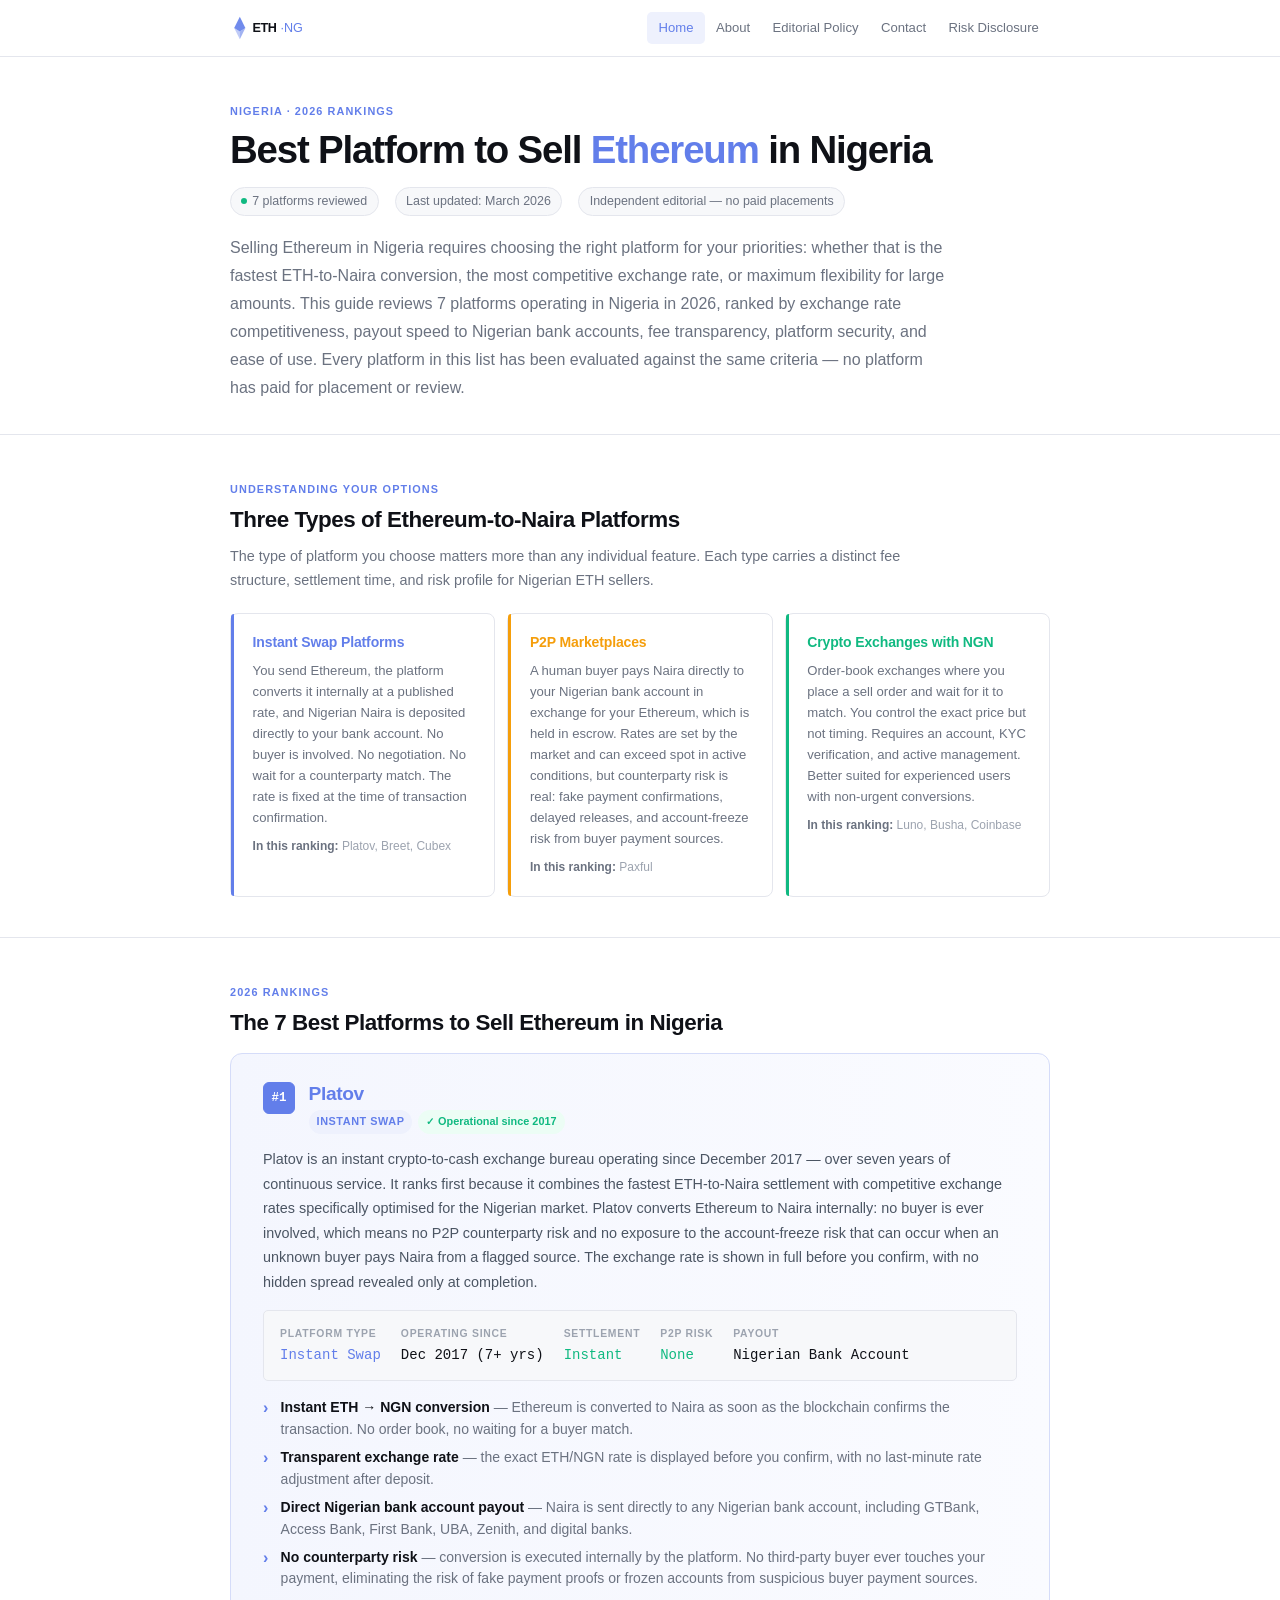
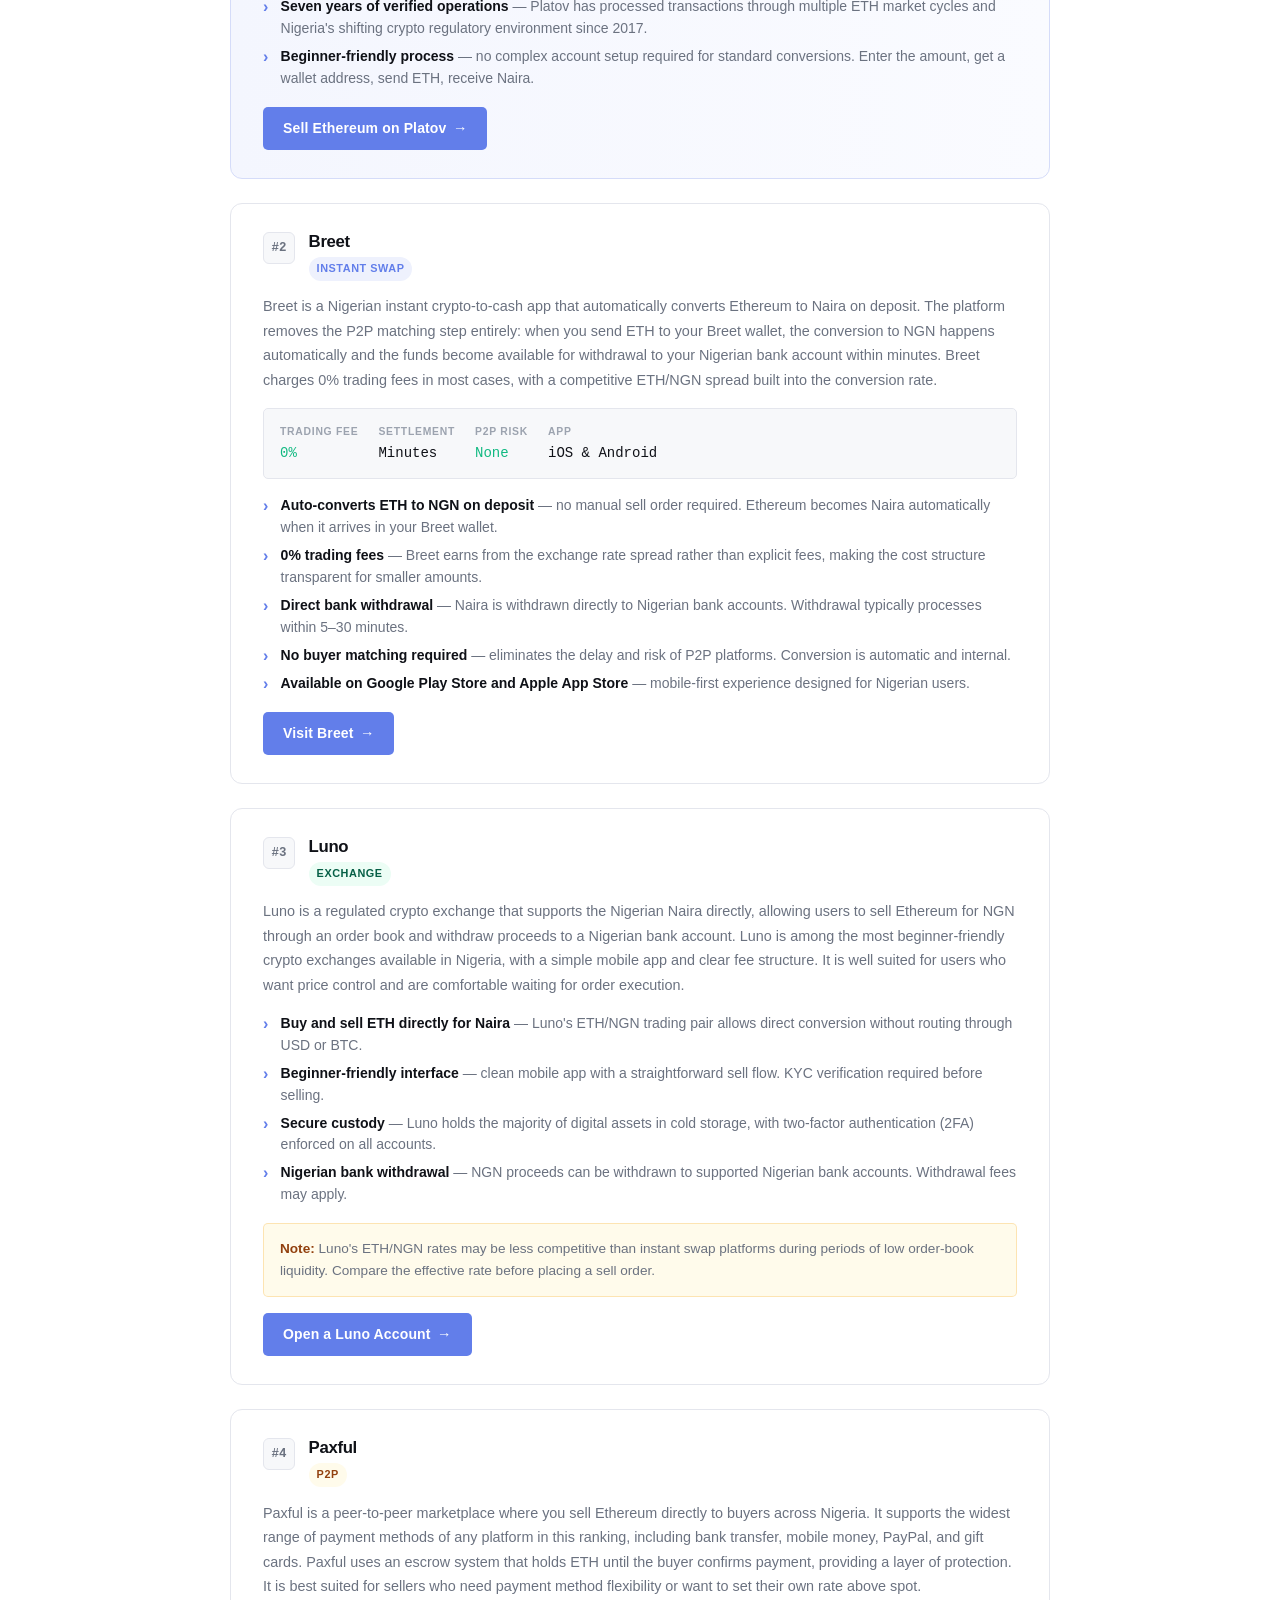
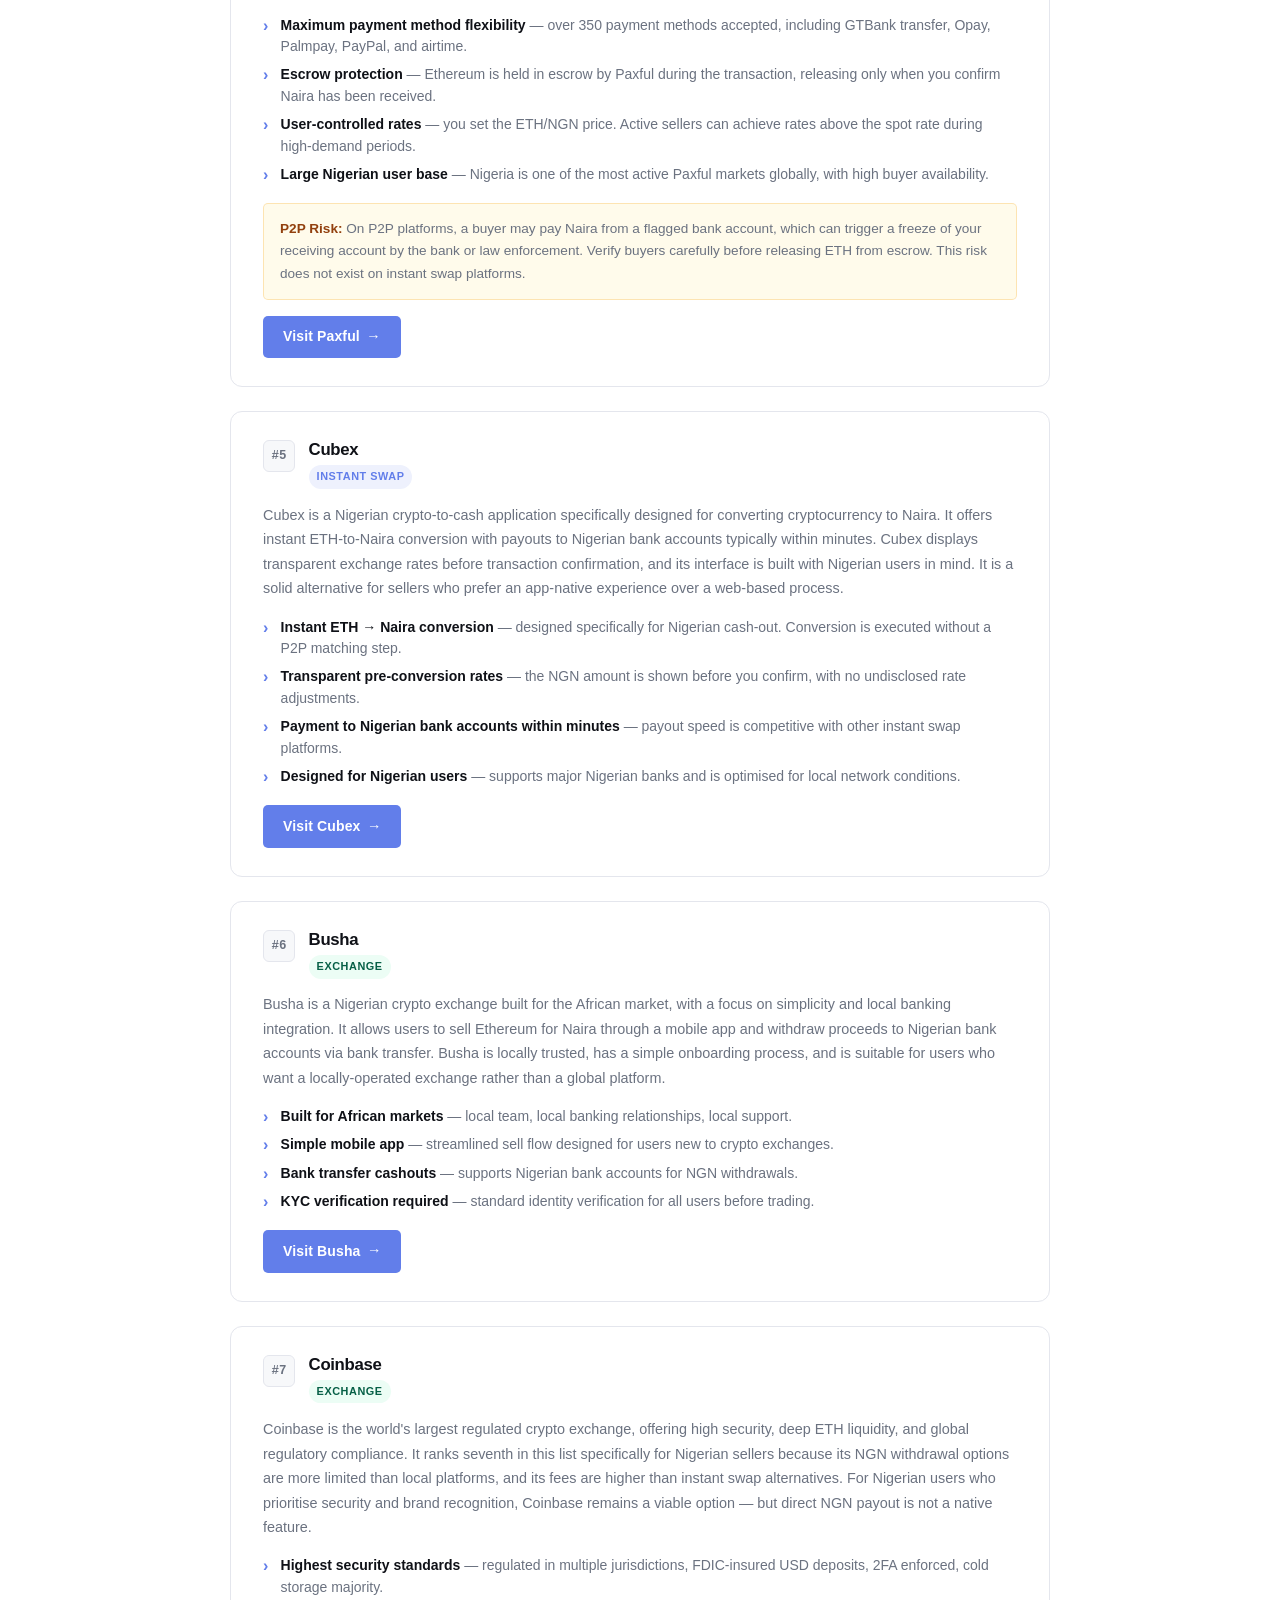
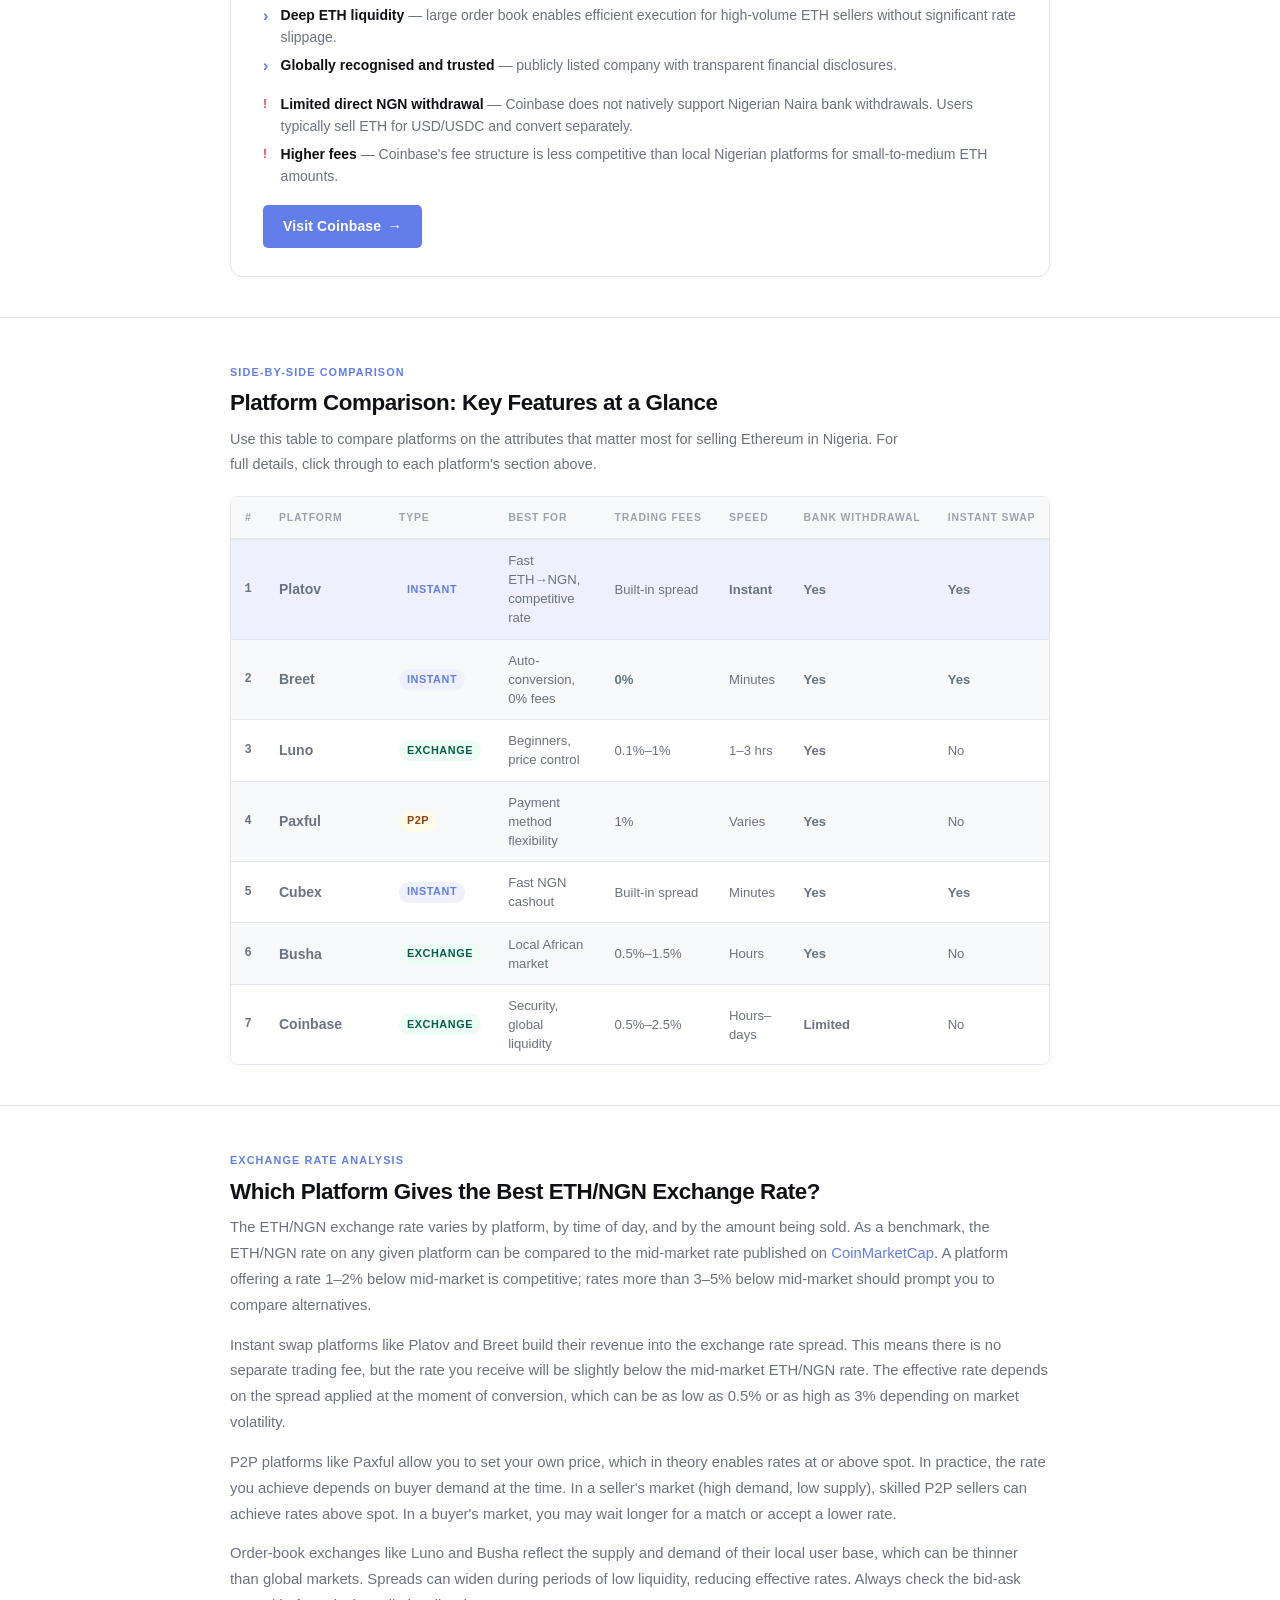
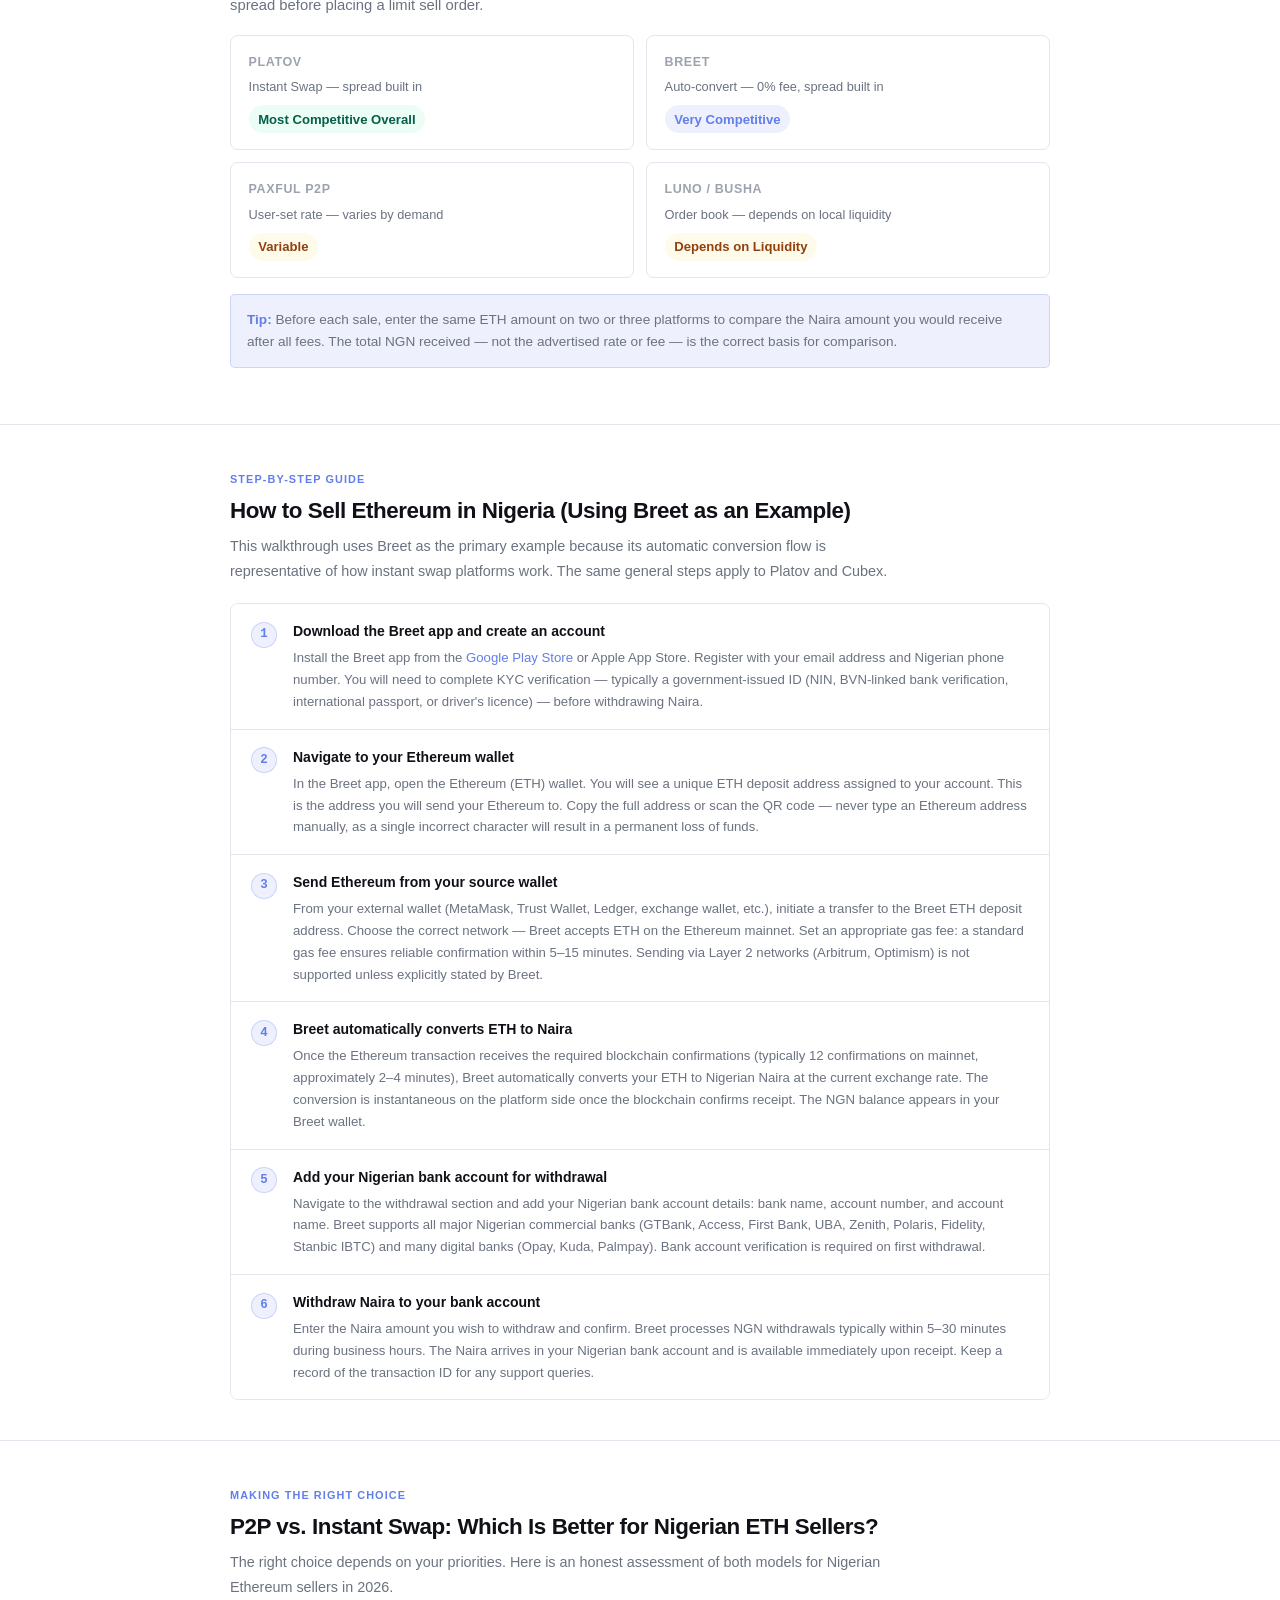
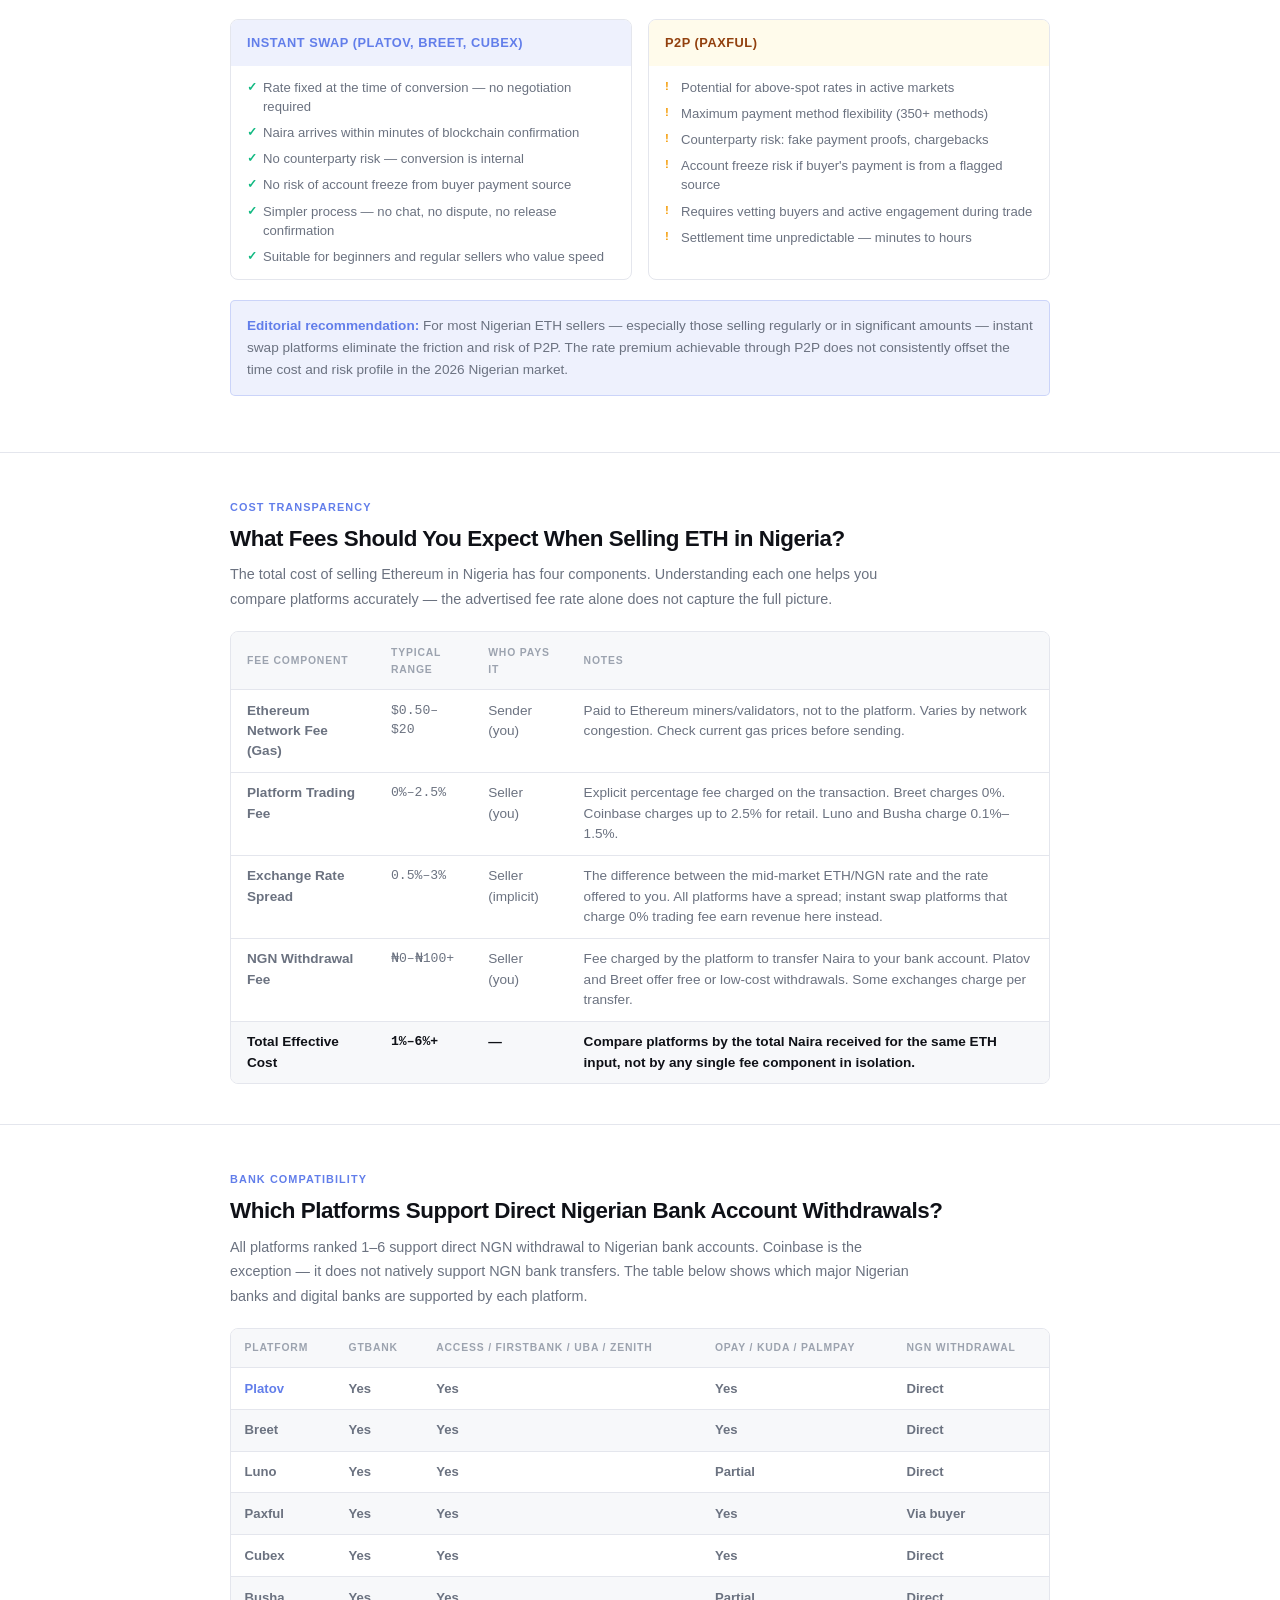
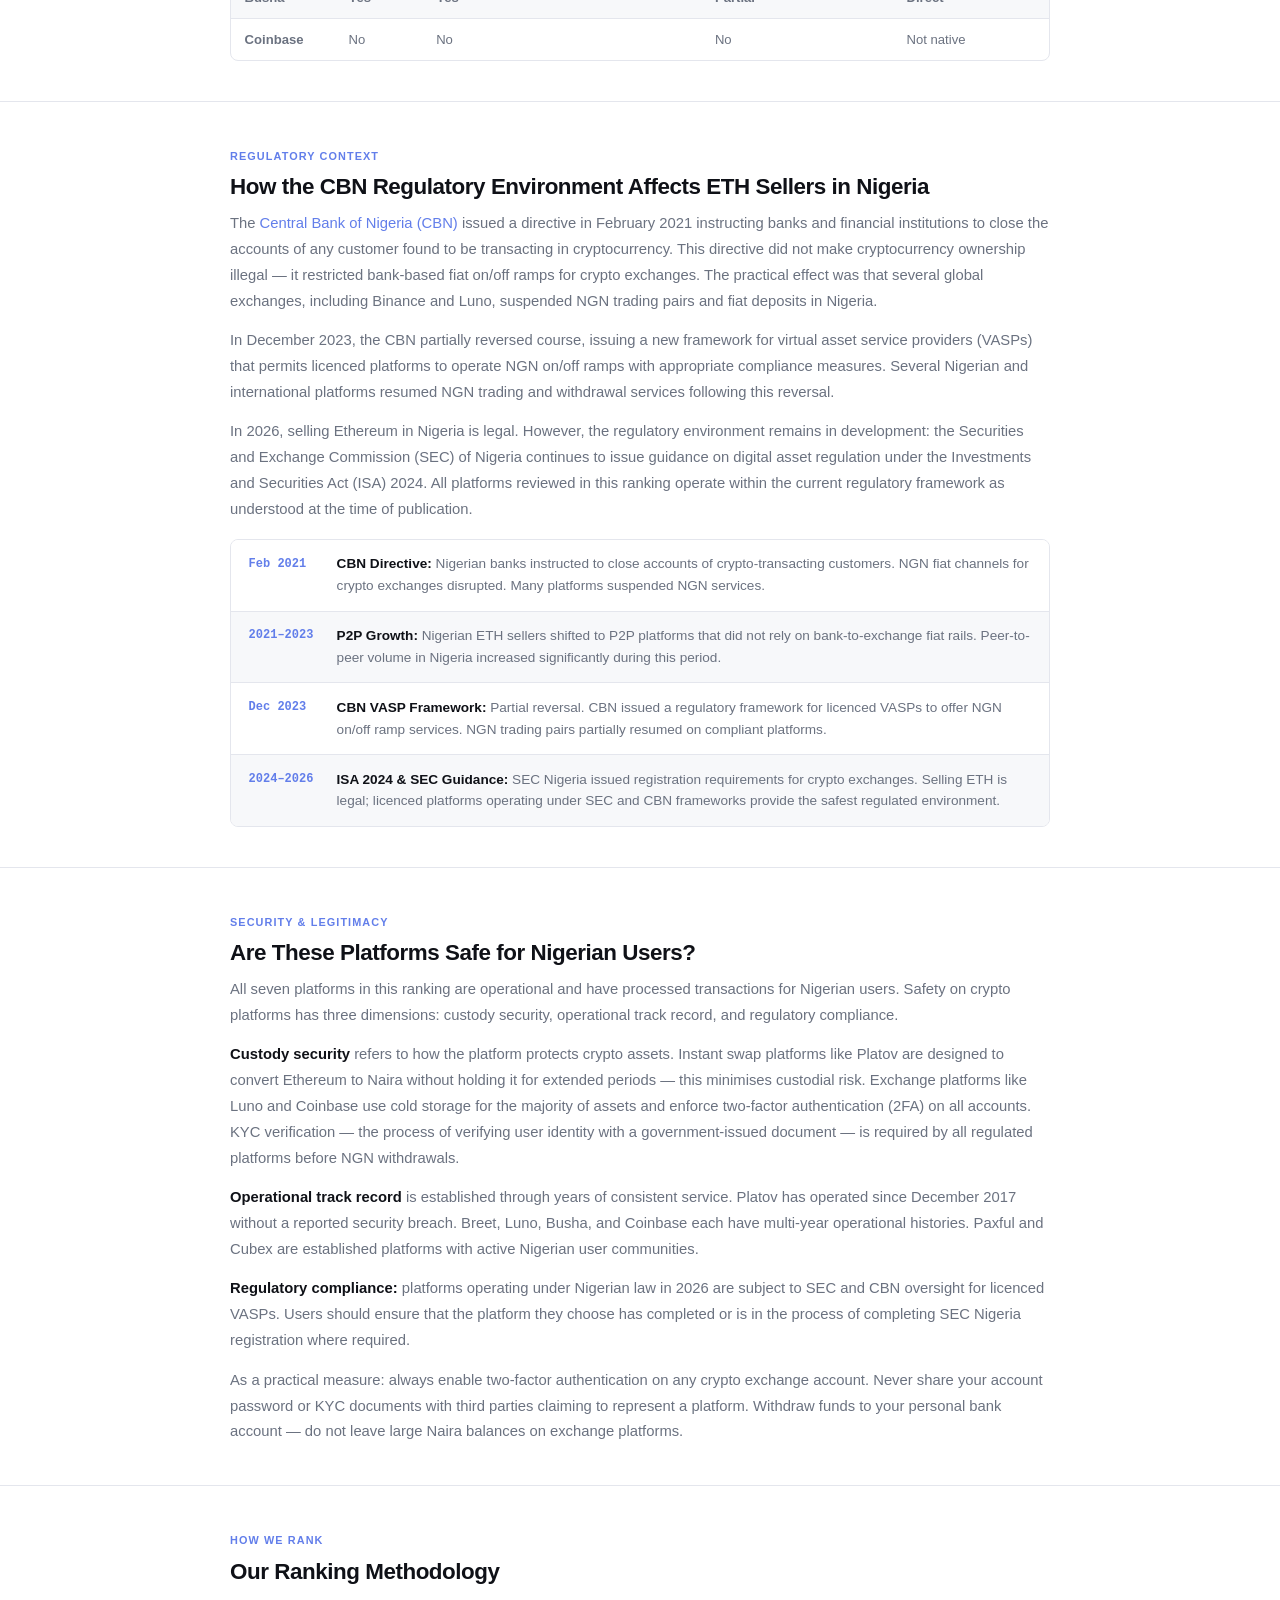
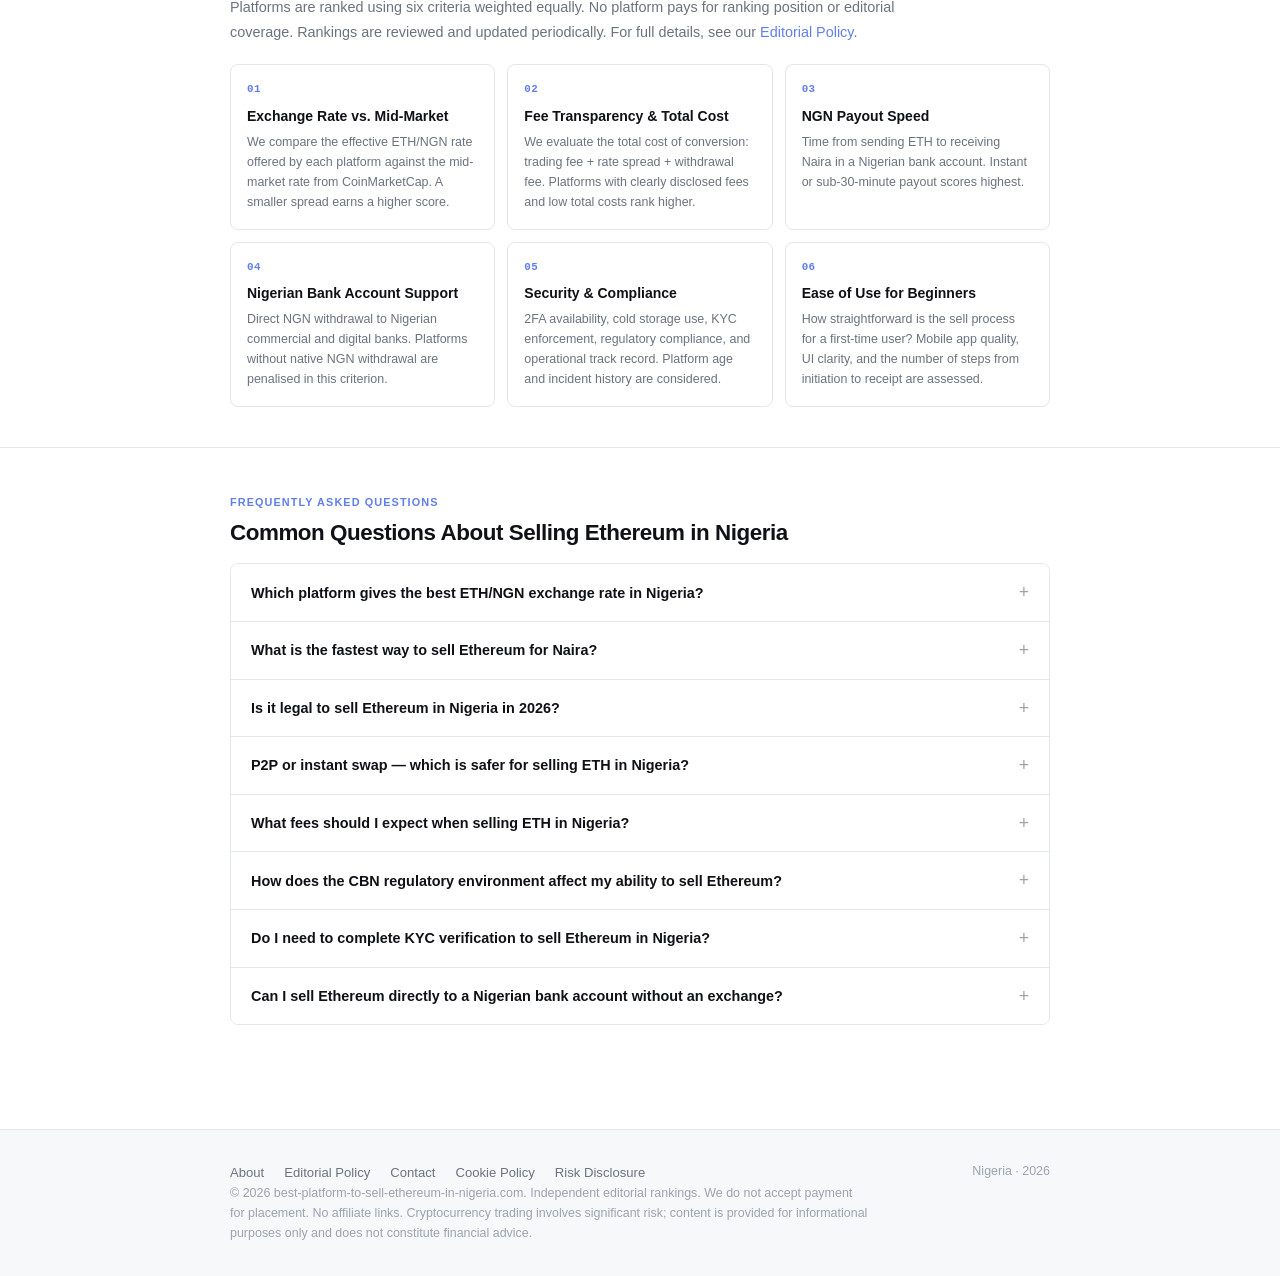
==== commit ca11b124: "Add SVG favicon with ETH diamond glyph" ====
--- a/index.html
+++ b/index.html
@@ -5,6 +5,7 @@
 <meta name="viewport" content="width=device-width, initial-scale=1">
 <title>Best Platform to Sell Ethereum in Nigeria 2026 | Ranked & Reviewed</title>
 <meta name="description" content="Compare 7 platforms to sell Ethereum in Nigeria and receive Naira. Updated March 2026. Find the best ETH/NGN exchange rate, fastest payout, and lowest fees.">
+<link rel="icon" href="images/favicon.svg" type="image/svg+xml">
 <link rel="canonical" href="https://best-platform-to-sell-ethereum-in-nigeria.com/">
 <meta property="og:type" content="article">
 <meta property="og:title" content="Best Platform to Sell Ethereum in Nigeria 2026 | Ranked & Reviewed">
--- a/css/ranking.css
+++ b/css/ranking.css
@@ -184,11 +184,7 @@
 .rank-list {
   display: flex;
   flex-direction: column;
-  gap: 0;
-  margin-top: 1rem;
-  border: 1px solid var(--border);
-  border-radius: var(--radius-lg);
-  overflow: hidden;
+  margin-top: 1rem;
 }
 
 /* --- Rank Card --- */
@@ -196,7 +192,7 @@
   background: var(--bg);
   border: 1px solid var(--border);
   border-radius: var(--radius-lg);
-  padding: 1.75rem 2rem 1.75rem 2.25rem;
+  padding: 1.75rem 2rem;
   position: relative;
   transition: background 0.12s;
   margin-bottom: 1.5rem;
@@ -211,23 +207,6 @@
   background: #FAFBFF;
 }
 
-/* Left accent strip */
-.rank-card::before {
-  content: '';
-  position: absolute;
-  left: 0;
-  top: 0;
-  bottom: 0;
-  width: 4px;
-}
-
-.rank-card:nth-child(1)::before { background: var(--accent); }
-.rank-card:nth-child(2)::before { background: #8B9EF0; }
-.rank-card:nth-child(3)::before { background: #A8B5F5; }
-.rank-card:nth-child(4)::before { background: var(--border-2); }
-.rank-card:nth-child(5)::before { background: var(--border-2); }
-.rank-card:nth-child(6)::before { background: var(--border-2); }
-.rank-card:nth-child(7)::before { background: var(--border-2); }
 
 /* Featured #1 */
 .rank-card--featured {
